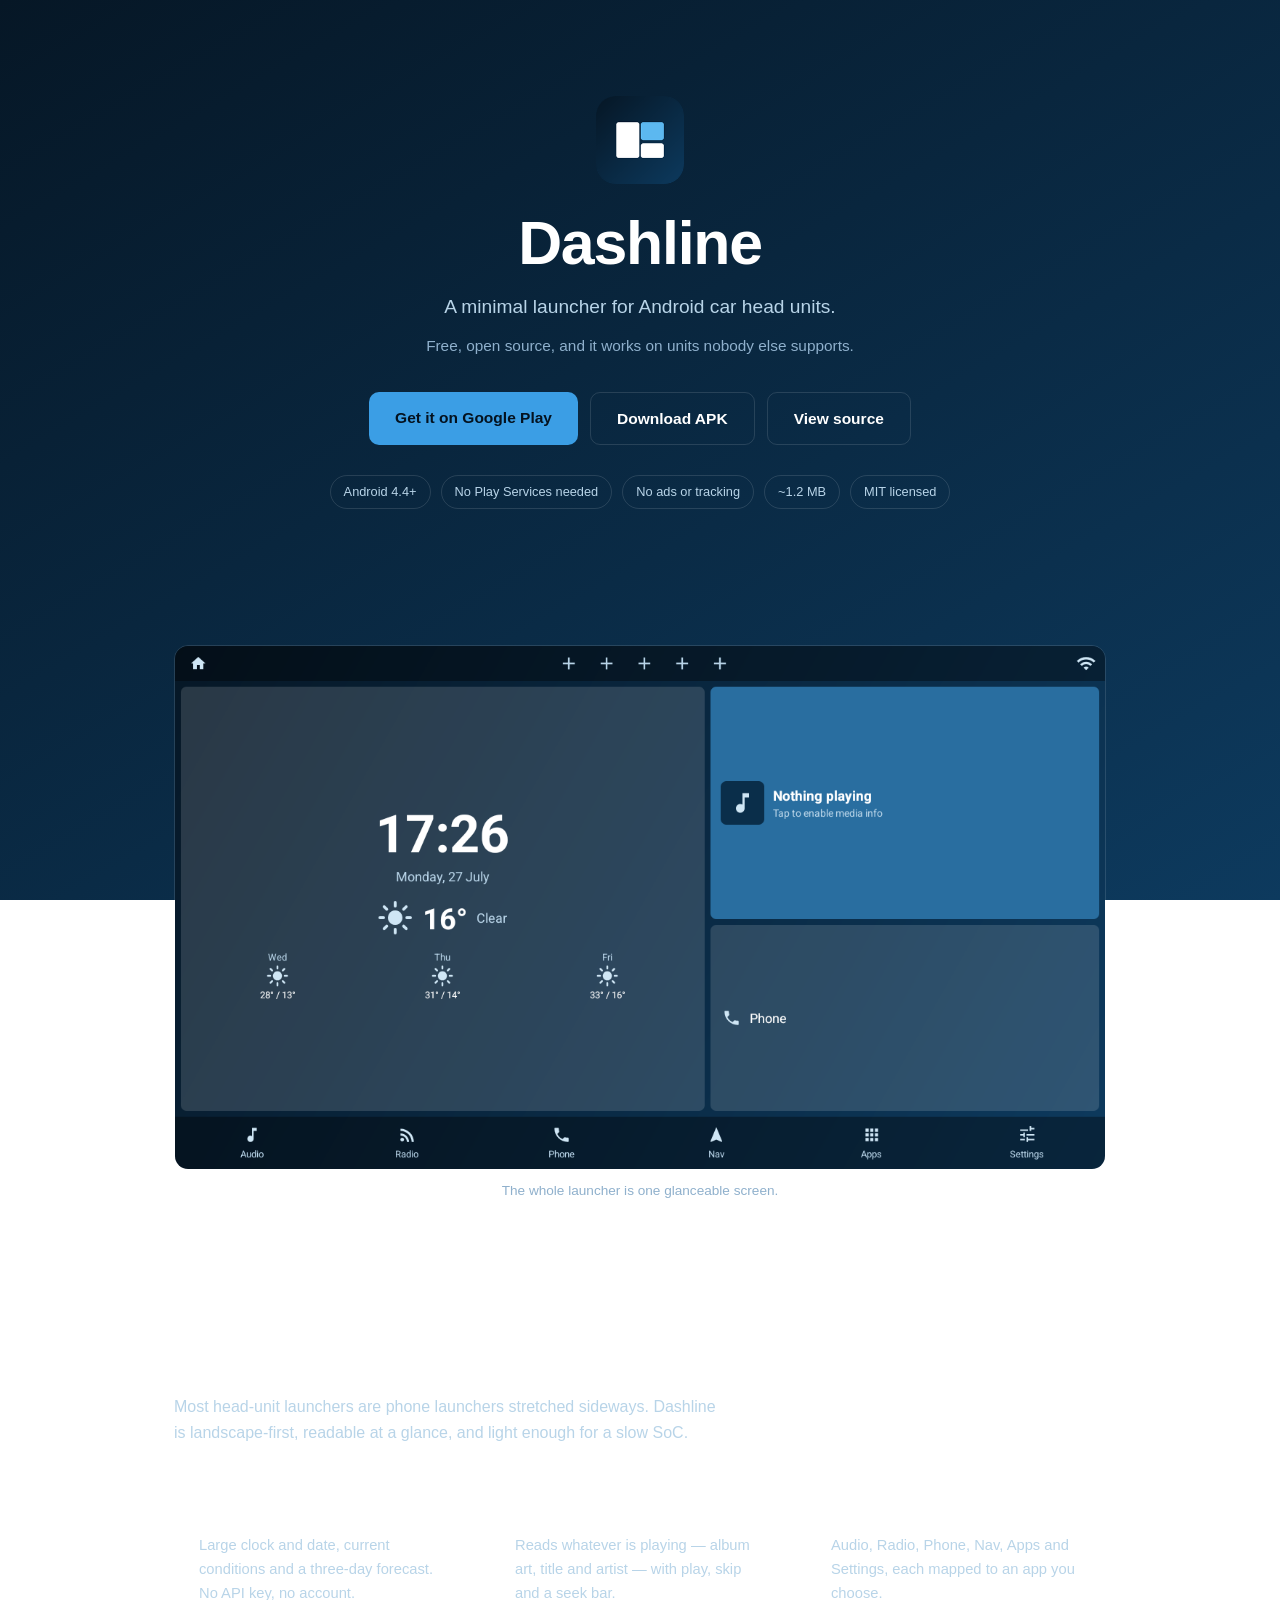
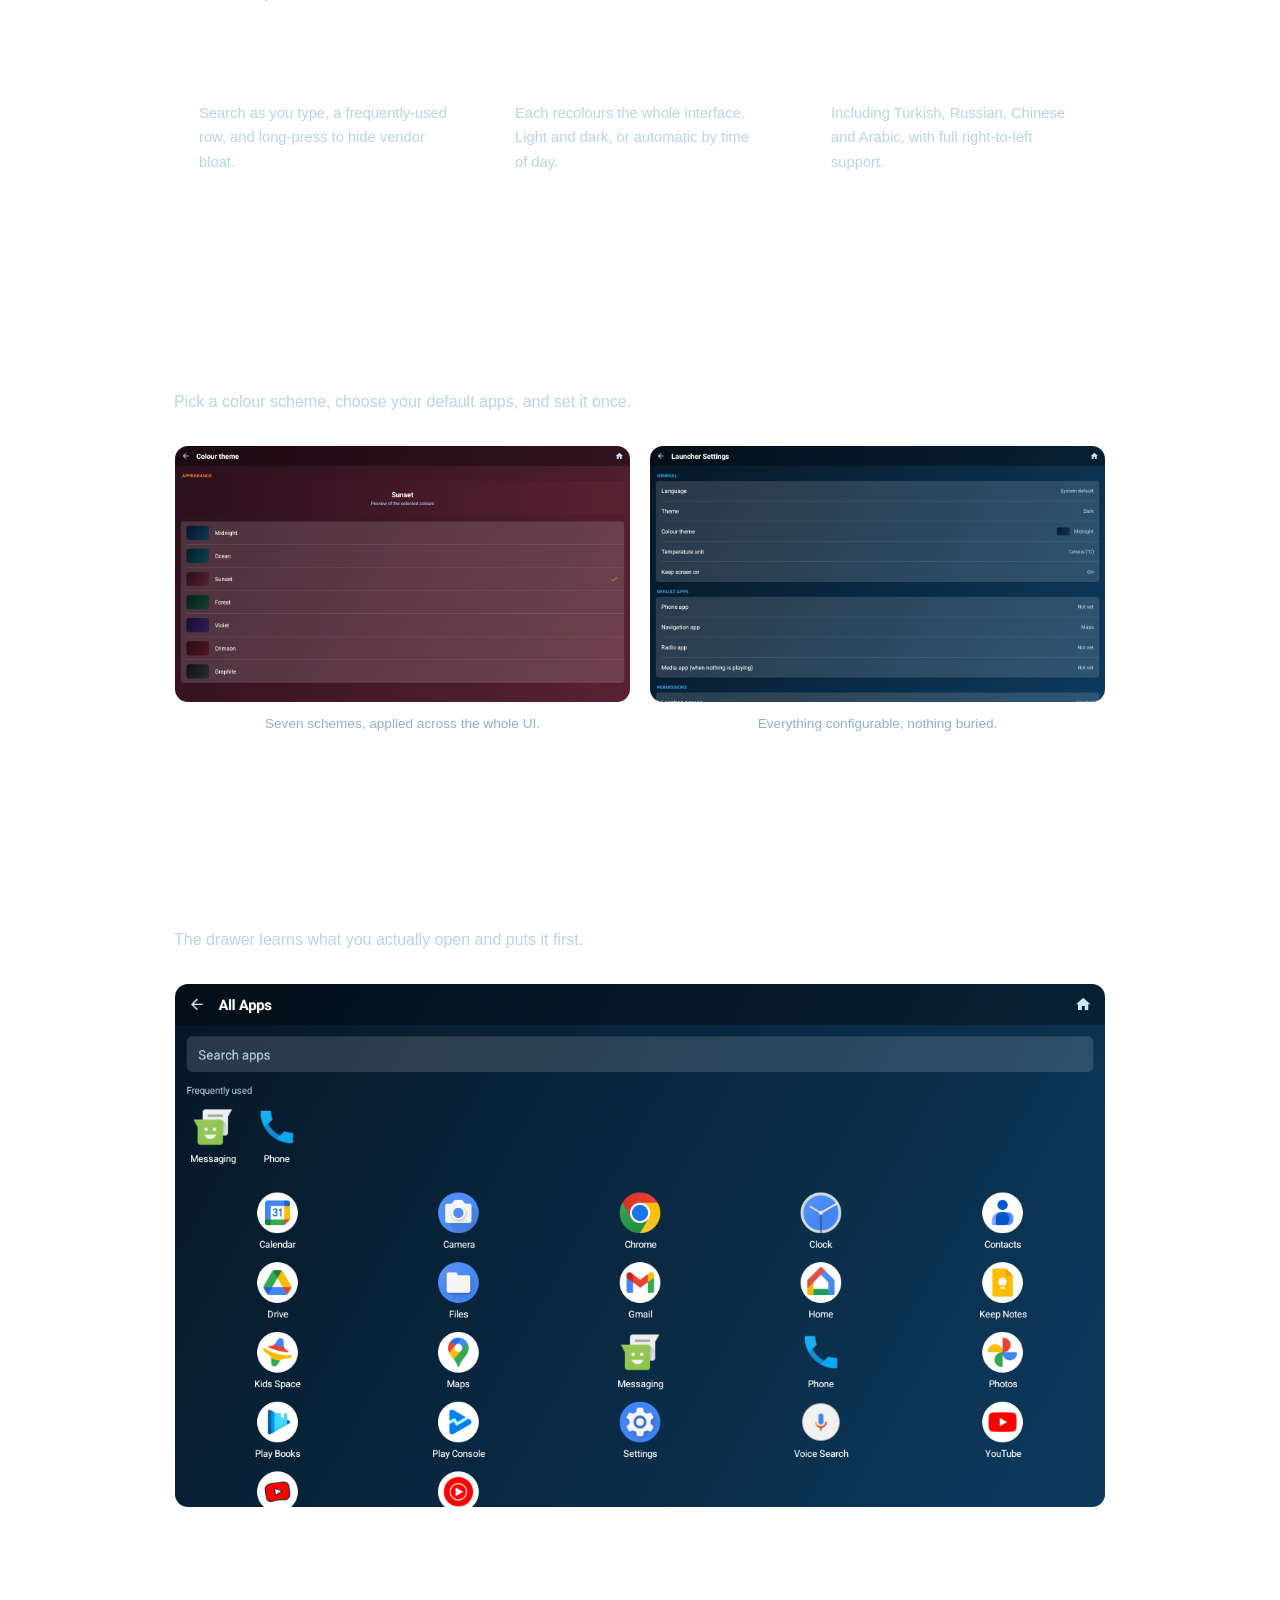
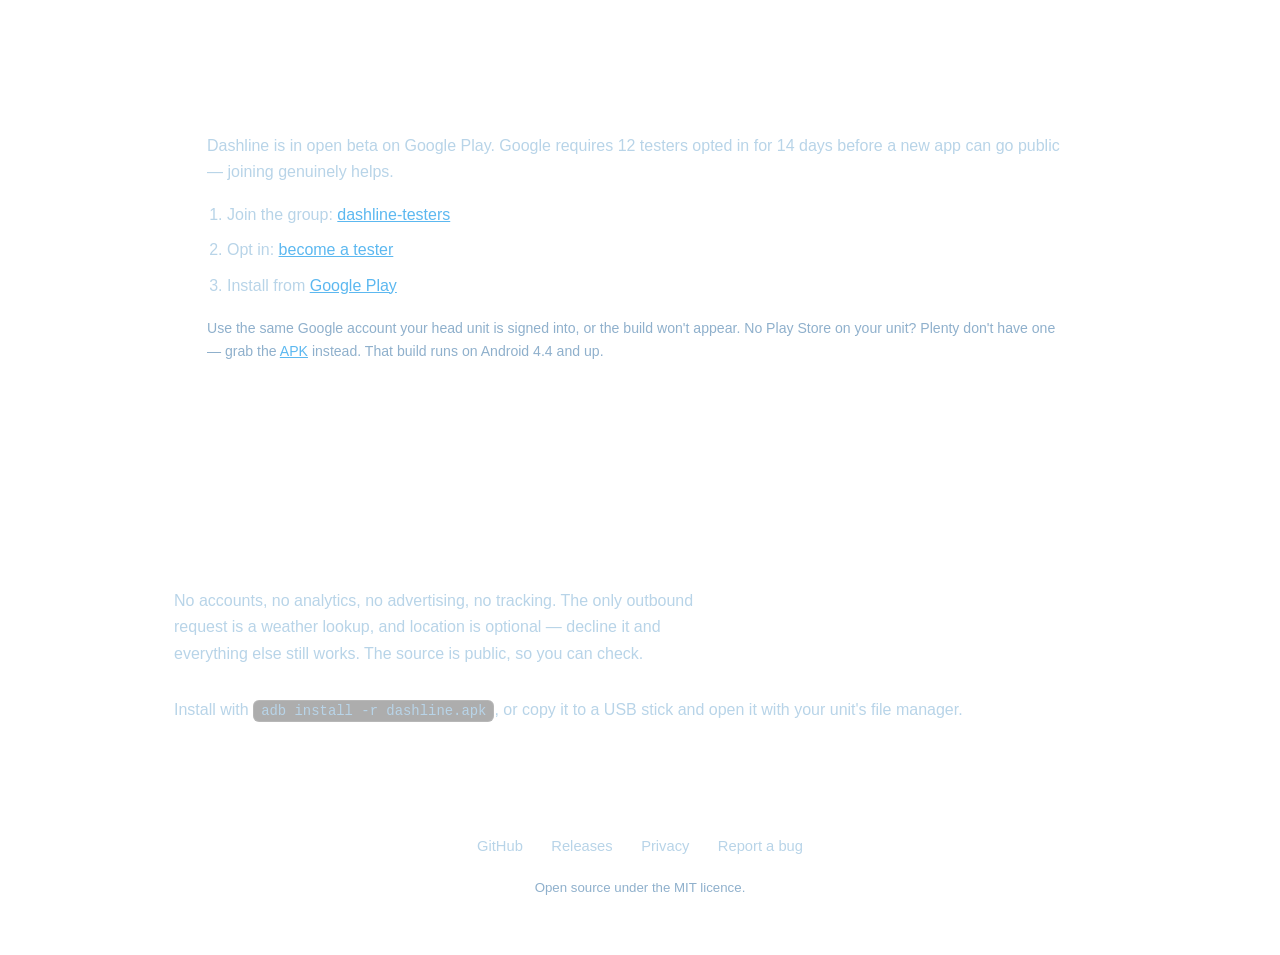
==== docs/index.html @ 04b6b98e "Add landing page for GitHub Pages site" ====
<!DOCTYPE html>
<html lang="en">
<head>
<meta charset="utf-8">
<meta name="viewport" content="width=device-width, initial-scale=1">
<title>Dashline — a minimal launcher for car head units</title>
<meta name="description" content="A clean, minimal Android home-screen launcher for aftermarket car head units. Free, open source, no Google Play Services required, works back to Android 4.4.">
<link rel="icon" href="logo.png">

<meta property="og:title" content="Dashline">
<meta property="og:description" content="A minimal launcher for car head units. Free and open source.">
<meta property="og:image" content="https://metehankaygsz.github.io/dashline/play-feature-graphic.png">
<meta property="og:url" content="https://metehankaygsz.github.io/dashline/">
<meta name="twitter:card" content="summary_large_image">

<style>
  :root{
    --bg-a:#061726; --bg-b:#0D3A5E;
    --text:#ffffff; --muted:#b8d4e8; --dim:#8fb0cc;
    --accent:#3b9ee5; --accent-soft:#5cb8f0;
    --card:rgba(255,255,255,.055);
    --line:rgba(255,255,255,.12);
    --radius:14px;
  }
  *{box-sizing:border-box;margin:0;padding:0}
  html{scroll-behavior:smooth}
  body{
    font-family:-apple-system,BlinkMacSystemFont,"Segoe UI",Roboto,Helvetica,Arial,sans-serif;
    background:linear-gradient(150deg,var(--bg-a) 0%,var(--bg-b) 100%);
    background-attachment:fixed;
    color:var(--text);
    line-height:1.65;
    -webkit-font-smoothing:antialiased;
  }
  .wrap{max-width:980px;margin:0 auto;padding:0 24px}
  section{padding:72px 0}

  /* hero */
  .hero{text-align:center;padding:96px 0 64px}
  .hero img.mark{width:88px;height:88px;border-radius:20px;display:block;margin:0 auto 26px}
  .hero h1{font-size:clamp(2.6rem,7vw,3.8rem);font-weight:700;letter-spacing:-.02em;line-height:1.1}
  .tagline{color:var(--muted);font-size:clamp(1.02rem,2.4vw,1.2rem);margin-top:14px}
  .sub{color:var(--dim);font-size:.96rem;margin-top:10px}

  .btns{display:flex;gap:12px;justify-content:center;flex-wrap:wrap;margin-top:34px}
  .btn{
    display:inline-block;padding:13px 26px;border-radius:10px;
    font-size:.97rem;font-weight:600;text-decoration:none;
    transition:transform .15s ease,background .15s ease,border-color .15s ease;
  }
  .btn:hover{transform:translateY(-2px)}
  .btn-primary{background:var(--accent);color:#04121f}
  .btn-primary:hover{background:var(--accent-soft)}
  .btn-ghost{border:1px solid var(--line);color:var(--text)}
  .btn-ghost:hover{border-color:var(--accent);background:rgba(59,158,229,.09)}

  .pills{display:flex;gap:10px;justify-content:center;flex-wrap:wrap;margin-top:30px}
  .pill{
    font-size:.8rem;color:var(--muted);border:1px solid var(--line);
    border-radius:999px;padding:5px 13px;
  }

  /* shots */
  .shot{
    width:100%;border-radius:var(--radius);display:block;
    border:1px solid var(--line);
  }
  .shot-grid{display:grid;grid-template-columns:1fr 1fr;gap:18px;margin-top:18px}
  .cap{color:var(--dim);font-size:.85rem;text-align:center;margin-top:10px}

  h2{
    font-size:1.5rem;font-weight:600;letter-spacing:-.01em;
    margin-bottom:8px;
  }
  .lede{color:var(--muted);margin-bottom:30px;max-width:62ch}

  /* features */
  .grid{display:grid;grid-template-columns:repeat(auto-fit,minmax(250px,1fr));gap:16px}
  .card{
    background:var(--card);border:1px solid var(--line);
    border-radius:var(--radius);padding:22px 24px;
  }
  .card h3{font-size:1rem;font-weight:600;margin-bottom:7px}
  .card p{color:var(--muted);font-size:.92rem}

  /* beta */
  .beta{
    background:var(--card);border:1px solid var(--line);
    border-radius:var(--radius);padding:32px;
  }
  .beta ol{margin:16px 0 0 20px;color:var(--muted)}
  .beta li{margin-bottom:9px}
  .beta a{color:var(--accent-soft)}
  .note{color:var(--dim);font-size:.88rem;margin-top:18px}

  /* footer */
  footer{border-top:1px solid var(--line);padding:36px 0 56px;text-align:center}
  footer a{color:var(--muted);text-decoration:none;margin:0 12px;font-size:.92rem}
  footer a:hover{color:var(--accent-soft)}
  .copy{color:var(--dim);font-size:.83rem;margin-top:18px}

  code{
    background:rgba(0,0,0,.32);border:1px solid var(--line);
    padding:2px 7px;border-radius:6px;font-size:.87em;
    font-family:ui-monospace,SFMono-Regular,Menlo,monospace;
  }

  @media(max-width:640px){
    section{padding:52px 0}
    .hero{padding:66px 0 44px}
    .shot-grid{grid-template-columns:1fr}
  }
  @media(prefers-reduced-motion:reduce){
    html{scroll-behavior:auto}
    .btn{transition:none}
    .btn:hover{transform:none}
  }
</style>
</head>
<body>

<header class="hero">
  <div class="wrap">
    <img class="mark" src="logo.png" alt="Dashline logo">
    <h1>Dashline</h1>
    <p class="tagline">A minimal launcher for Android car head units.</p>
    <p class="sub">Free, open source, and it works on units nobody else supports.</p>

    <div class="btns">
      <a class="btn btn-primary" href="https://play.google.com/store/apps/details?id=com.dashline.launcher">Get it on Google Play</a>
      <a class="btn btn-ghost" href="https://github.com/metehankaygsz/dashline/releases/latest">Download APK</a>
      <a class="btn btn-ghost" href="https://github.com/metehankaygsz/dashline">View source</a>
    </div>

    <div class="pills">
      <span class="pill">Android 4.4+</span>
      <span class="pill">No Play Services needed</span>
      <span class="pill">No ads or tracking</span>
      <span class="pill">~1.2 MB</span>
      <span class="pill">MIT licensed</span>
    </div>
  </div>
</header>

<section>
  <div class="wrap">
    <img class="shot" src="screenshots/dashboard.png" alt="Dashline home screen showing a large clock, current weather with a three-day forecast, a media panel and a phone shortcut">
    <p class="cap">The whole launcher is one glanceable screen.</p>
  </div>
</section>

<section>
  <div class="wrap">
    <h2>Built for the units, not for phones</h2>
    <p class="lede">
      Most head-unit launchers are phone launchers stretched sideways. Dashline is
      landscape-first, readable at a glance, and light enough for a slow SoC.
    </p>

    <div class="grid">
      <div class="card">
        <h3>Clock &amp; weather</h3>
        <p>Large clock and date, current conditions and a three-day forecast. No API key, no account.</p>
      </div>
      <div class="card">
        <h3>Real media controls</h3>
        <p>Reads whatever is playing — album art, title and artist — with play, skip and a seek bar.</p>
      </div>
      <div class="card">
        <h3>Your apps, your tabs</h3>
        <p>Audio, Radio, Phone, Nav, Apps and Settings, each mapped to an app you choose.</p>
      </div>
      <div class="card">
        <h3>Drawer that stays tidy</h3>
        <p>Search as you type, a frequently-used row, and long-press to hide vendor bloat.</p>
      </div>
      <div class="card">
        <h3>Seven colour schemes</h3>
        <p>Each recolours the whole interface. Light and dark, or automatic by time of day.</p>
      </div>
      <div class="card">
        <h3>Ten languages</h3>
        <p>Including Turkish, Russian, Chinese and Arabic, with full right-to-left support.</p>
      </div>
    </div>
  </div>
</section>

<section>
  <div class="wrap">
    <h2>Make it yours</h2>
    <p class="lede">Pick a colour scheme, choose your default apps, and set it once.</p>
    <div class="shot-grid">
      <div>
        <img class="shot" src="screenshots/gradients.png" alt="Colour theme picker showing Midnight, Ocean, Sunset, Forest, Violet, Crimson and Graphite schemes">
        <p class="cap">Seven schemes, applied across the whole UI.</p>
      </div>
      <div>
        <img class="shot" src="screenshots/settings.png" alt="Settings screen with sections for general options, default apps and permissions">
        <p class="cap">Everything configurable, nothing buried.</p>
      </div>
    </div>
  </div>
</section>

<section>
  <div class="wrap">
    <h2>Every app, one search away</h2>
    <p class="lede">
      The drawer learns what you actually open and puts it first.
    </p>
    <img class="shot" src="screenshots/drawer.png" alt="App drawer with a search field, a frequently used row and a grid of installed apps">
  </div>
</section>

<section>
  <div class="wrap">
    <h2>Join the beta</h2>
    <div class="beta">
      <p style="color:var(--muted)">
        Dashline is in open beta on Google Play. Google requires 12 testers opted in
        for 14 days before a new app can go public — joining genuinely helps.
      </p>
      <ol>
        <li>Join the group: <a href="https://groups.google.com/g/dashline-testers">dashline-testers</a></li>
        <li>Opt in: <a href="https://play.google.com/apps/testing/com.dashline.launcher">become a tester</a></li>
        <li>Install from <a href="https://play.google.com/store/apps/details?id=com.dashline.launcher">Google Play</a></li>
      </ol>
      <p class="note">
        Use the same Google account your head unit is signed into, or the build won't
        appear. No Play Store on your unit? Plenty don't have one — grab the
        <a href="https://github.com/metehankaygsz/dashline/releases/latest" style="color:var(--accent-soft)">APK</a>
        instead. That build runs on Android 4.4 and up.
      </p>
    </div>
  </div>
</section>

<section>
  <div class="wrap">
    <h2>Nothing leaves your device</h2>
    <p class="lede">
      No accounts, no analytics, no advertising, no tracking. The only outbound
      request is a weather lookup, and location is optional — decline it and
      everything else still works. The source is public, so you can check.
    </p>
    <p style="color:var(--muted)">
      Install with <code>adb install -r dashline.apk</code>, or copy it to a USB
      stick and open it with your unit's file manager.
    </p>
  </div>
</section>

<footer>
  <div class="wrap">
    <a href="https://github.com/metehankaygsz/dashline">GitHub</a>
    <a href="https://github.com/metehankaygsz/dashline/releases/latest">Releases</a>
    <a href="privacy-policy">Privacy</a>
    <a href="https://github.com/metehankaygsz/dashline/issues">Report a bug</a>
    <p class="copy">Open source under the MIT licence.</p>
  </div>
</footer>

</body>
</html>
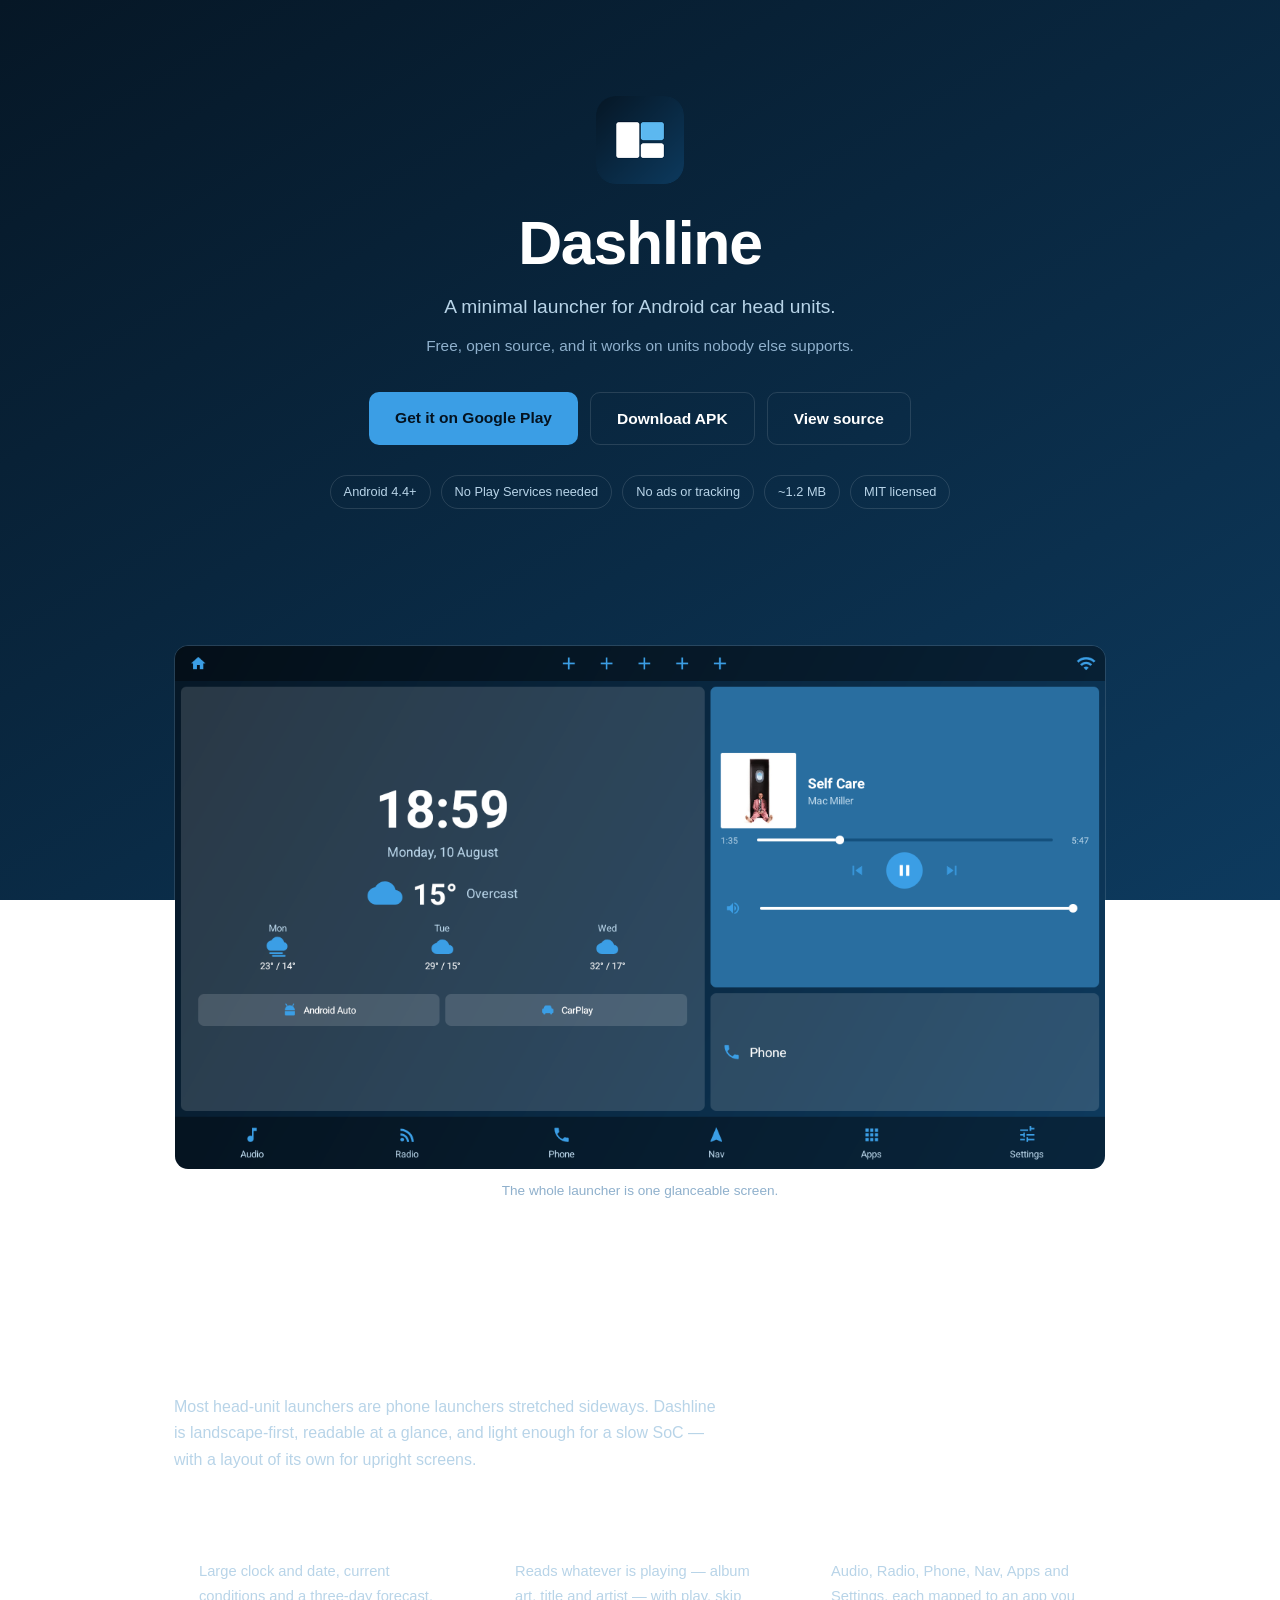
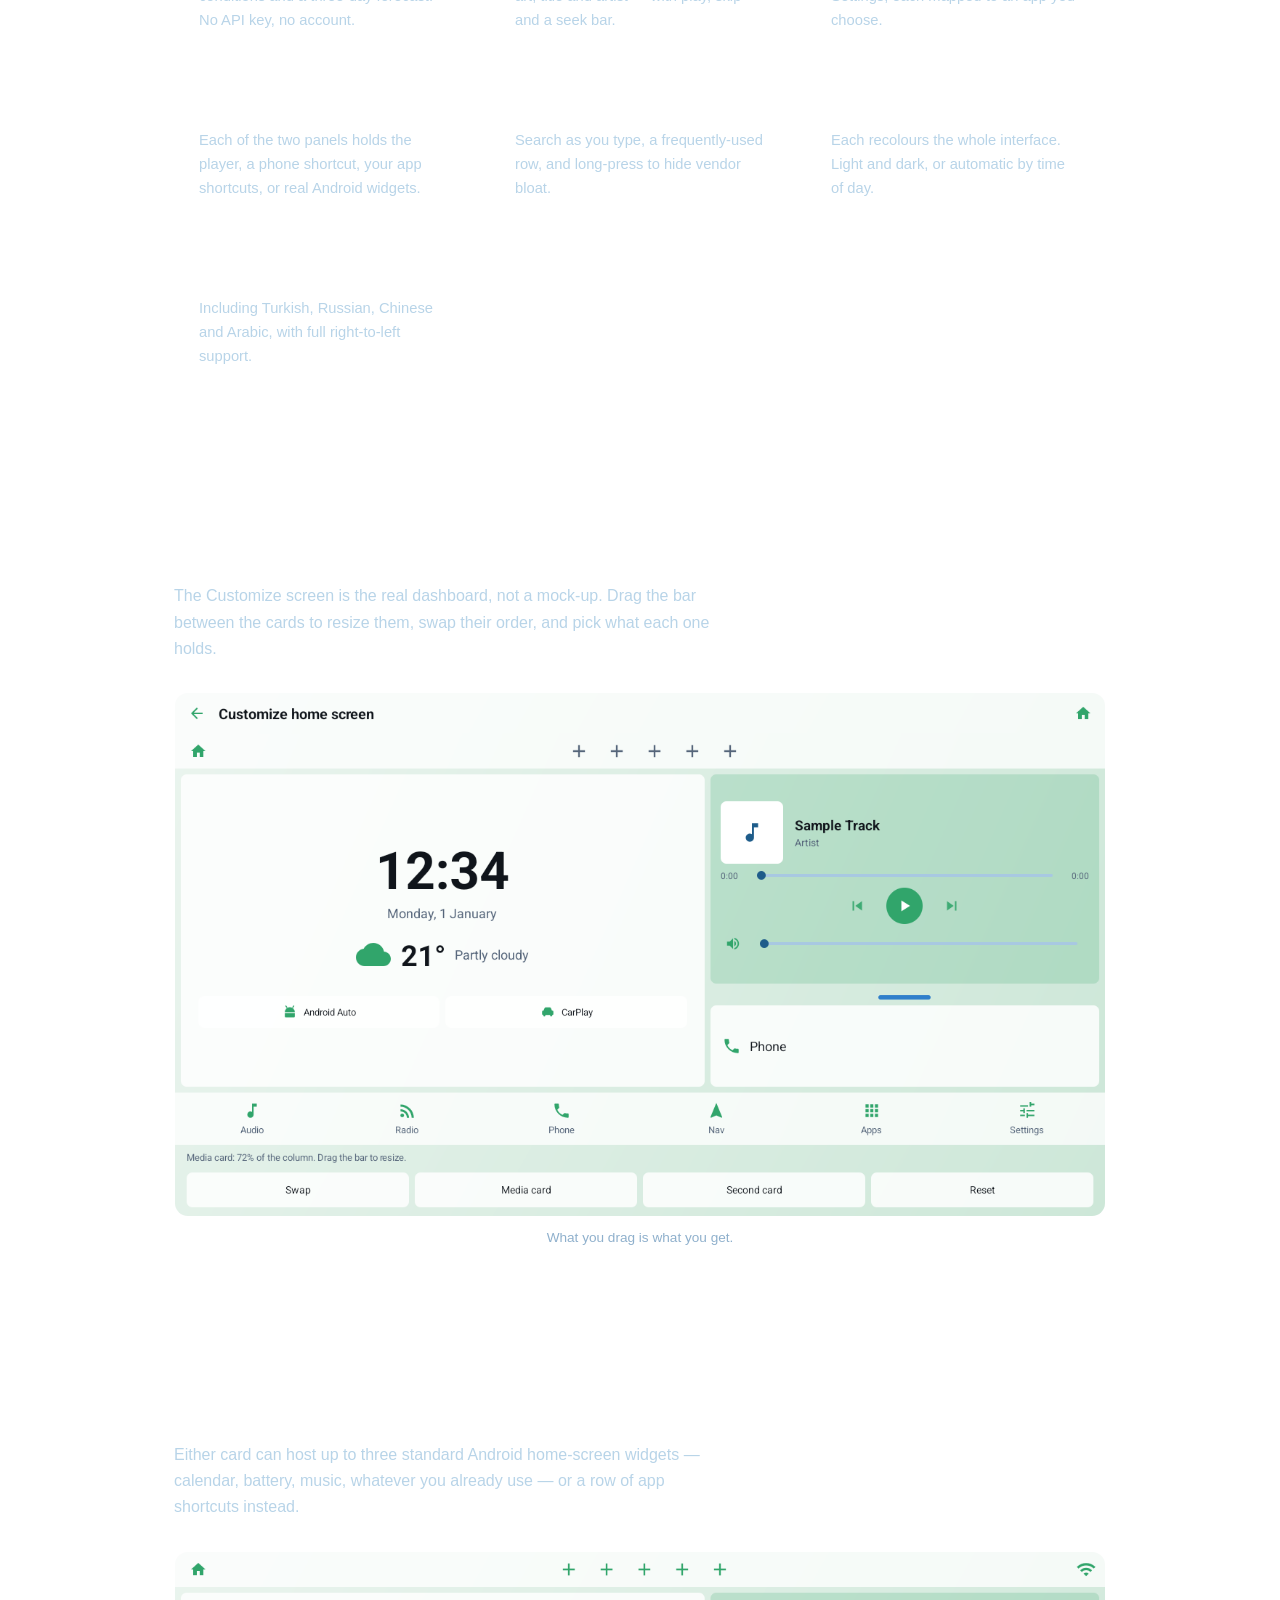
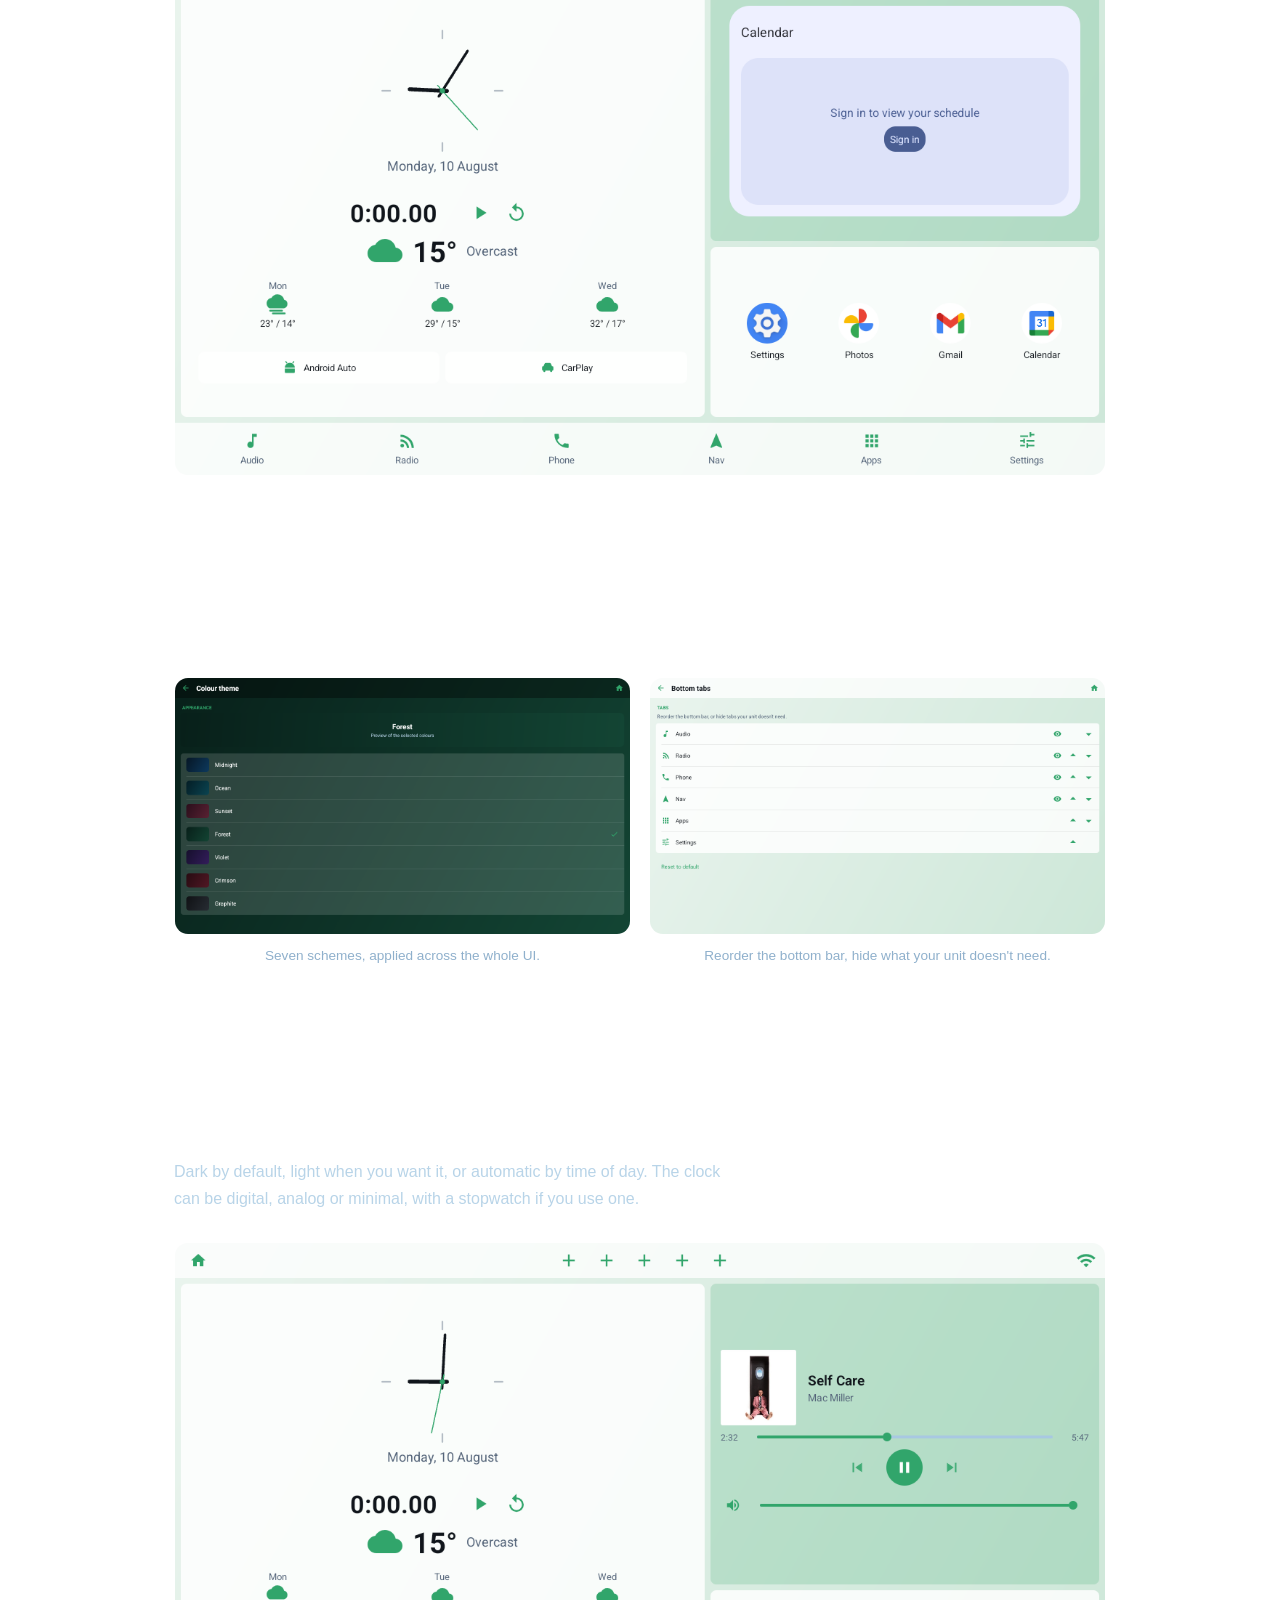
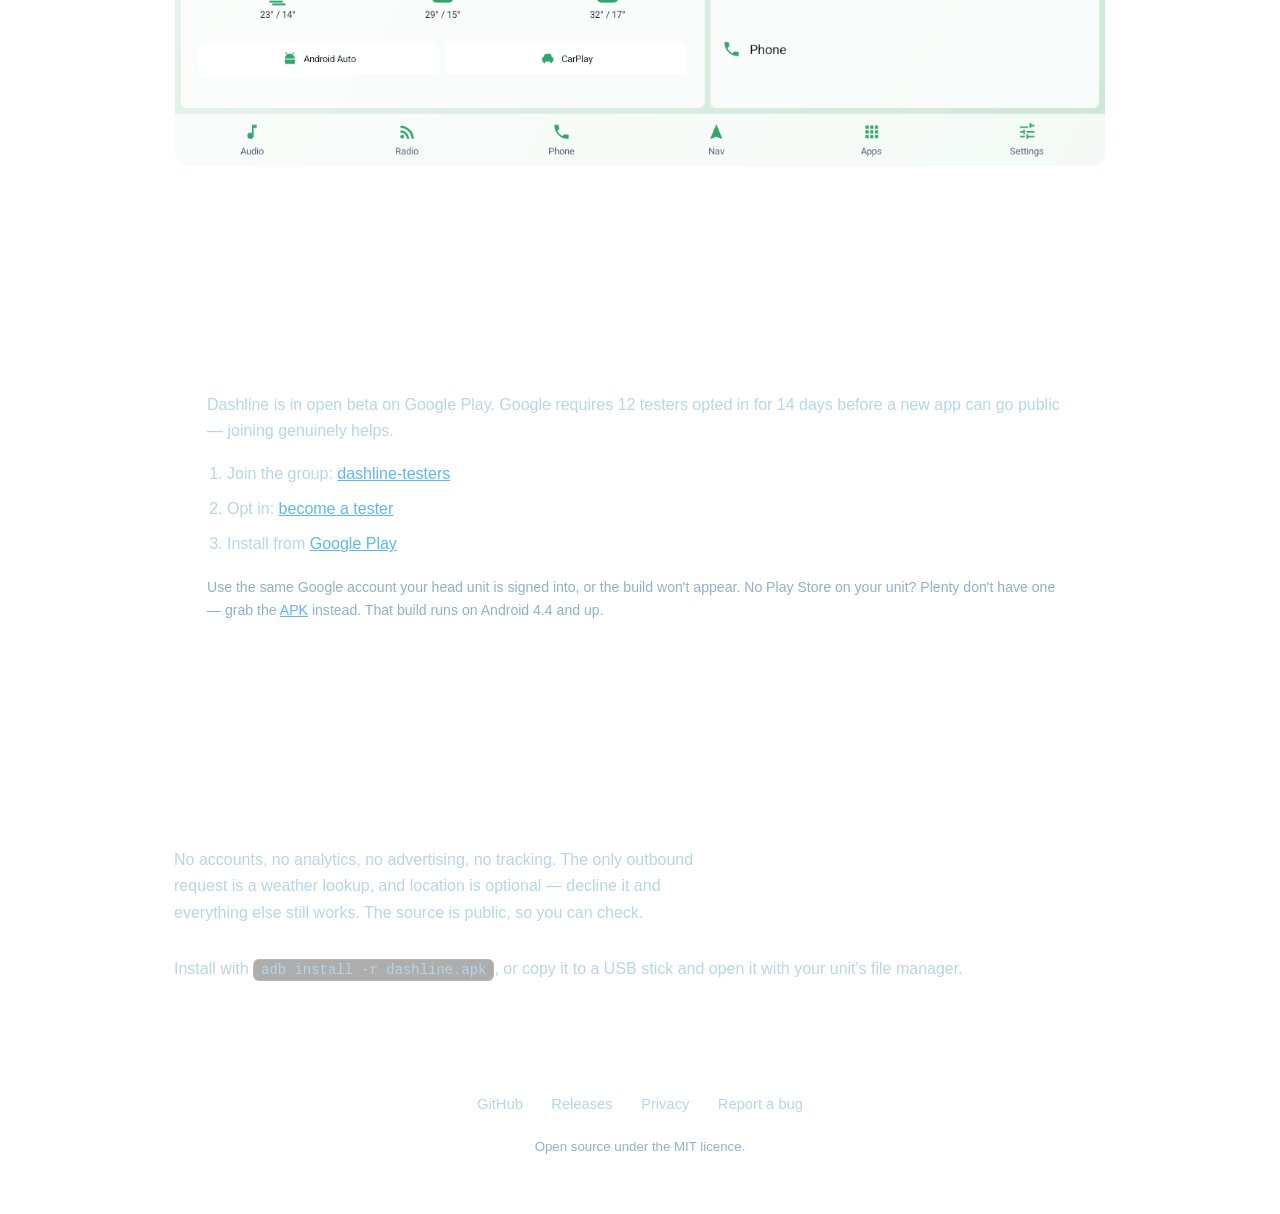
==== commit 56743d36: "Refresh screenshots, README and site Replaces the old screenshots with current ones and rewrites the" ====
--- a/docs/index.html
+++ b/docs/index.html
@@ -13,109 +13,7 @@
 <meta property="og:url" content="https://metehankaygsz.github.io/dashline/">
 <meta name="twitter:card" content="summary_large_image">
 
-<style>
-  :root{
-    --bg-a:#061726; --bg-b:#0D3A5E;
-    --text:#ffffff; --muted:#b8d4e8; --dim:#8fb0cc;
-    --accent:#3b9ee5; --accent-soft:#5cb8f0;
-    --card:rgba(255,255,255,.055);
-    --line:rgba(255,255,255,.12);
-    --radius:14px;
-  }
-  *{box-sizing:border-box;margin:0;padding:0}
-  html{scroll-behavior:smooth}
-  body{
-    font-family:-apple-system,BlinkMacSystemFont,"Segoe UI",Roboto,Helvetica,Arial,sans-serif;
-    background:linear-gradient(150deg,var(--bg-a) 0%,var(--bg-b) 100%);
-    background-attachment:fixed;
-    color:var(--text);
-    line-height:1.65;
-    -webkit-font-smoothing:antialiased;
-  }
-  .wrap{max-width:980px;margin:0 auto;padding:0 24px}
-  section{padding:72px 0}
-
-  /* hero */
-  .hero{text-align:center;padding:96px 0 64px}
-  .hero img.mark{width:88px;height:88px;border-radius:20px;display:block;margin:0 auto 26px}
-  .hero h1{font-size:clamp(2.6rem,7vw,3.8rem);font-weight:700;letter-spacing:-.02em;line-height:1.1}
-  .tagline{color:var(--muted);font-size:clamp(1.02rem,2.4vw,1.2rem);margin-top:14px}
-  .sub{color:var(--dim);font-size:.96rem;margin-top:10px}
-
-  .btns{display:flex;gap:12px;justify-content:center;flex-wrap:wrap;margin-top:34px}
-  .btn{
-    display:inline-block;padding:13px 26px;border-radius:10px;
-    font-size:.97rem;font-weight:600;text-decoration:none;
-    transition:transform .15s ease,background .15s ease,border-color .15s ease;
-  }
-  .btn:hover{transform:translateY(-2px)}
-  .btn-primary{background:var(--accent);color:#04121f}
-  .btn-primary:hover{background:var(--accent-soft)}
-  .btn-ghost{border:1px solid var(--line);color:var(--text)}
-  .btn-ghost:hover{border-color:var(--accent);background:rgba(59,158,229,.09)}
-
-  .pills{display:flex;gap:10px;justify-content:center;flex-wrap:wrap;margin-top:30px}
-  .pill{
-    font-size:.8rem;color:var(--muted);border:1px solid var(--line);
-    border-radius:999px;padding:5px 13px;
-  }
-
-  /* shots */
-  .shot{
-    width:100%;border-radius:var(--radius);display:block;
-    border:1px solid var(--line);
-  }
-  .shot-grid{display:grid;grid-template-columns:1fr 1fr;gap:18px;margin-top:18px}
-  .cap{color:var(--dim);font-size:.85rem;text-align:center;margin-top:10px}
-
-  h2{
-    font-size:1.5rem;font-weight:600;letter-spacing:-.01em;
-    margin-bottom:8px;
-  }
-  .lede{color:var(--muted);margin-bottom:30px;max-width:62ch}
-
-  /* features */
-  .grid{display:grid;grid-template-columns:repeat(auto-fit,minmax(250px,1fr));gap:16px}
-  .card{
-    background:var(--card);border:1px solid var(--line);
-    border-radius:var(--radius);padding:22px 24px;
-  }
-  .card h3{font-size:1rem;font-weight:600;margin-bottom:7px}
-  .card p{color:var(--muted);font-size:.92rem}
-
-  /* beta */
-  .beta{
-    background:var(--card);border:1px solid var(--line);
-    border-radius:var(--radius);padding:32px;
-  }
-  .beta ol{margin:16px 0 0 20px;color:var(--muted)}
-  .beta li{margin-bottom:9px}
-  .beta a{color:var(--accent-soft)}
-  .note{color:var(--dim);font-size:.88rem;margin-top:18px}
-
-  /* footer */
-  footer{border-top:1px solid var(--line);padding:36px 0 56px;text-align:center}
-  footer a{color:var(--muted);text-decoration:none;margin:0 12px;font-size:.92rem}
-  footer a:hover{color:var(--accent-soft)}
-  .copy{color:var(--dim);font-size:.83rem;margin-top:18px}
-
-  code{
-    background:rgba(0,0,0,.32);border:1px solid var(--line);
-    padding:2px 7px;border-radius:6px;font-size:.87em;
-    font-family:ui-monospace,SFMono-Regular,Menlo,monospace;
-  }
-
-  @media(max-width:640px){
-    section{padding:52px 0}
-    .hero{padding:66px 0 44px}
-    .shot-grid{grid-template-columns:1fr}
-  }
-  @media(prefers-reduced-motion:reduce){
-    html{scroll-behavior:auto}
-    .btn{transition:none}
-    .btn:hover{transform:none}
-  }
-</style>
+<link rel="stylesheet" href="style.css">
 </head>
 <body>
 
@@ -144,7 +42,7 @@
 
 <section>
   <div class="wrap">
-    <img class="shot" src="screenshots/dashboard.png" alt="Dashline home screen showing a large clock, current weather with a three-day forecast, a media panel and a phone shortcut">
+    <img class="shot" src="screenshots/dashboard.png" alt="Dashline home screen showing a large clock, current weather with a three-day forecast, a media panel with album art and playback controls, and a phone shortcut">
     <p class="cap">The whole launcher is one glanceable screen.</p>
   </div>
 </section>
@@ -154,7 +52,8 @@
     <h2>Built for the units, not for phones</h2>
     <p class="lede">
       Most head-unit launchers are phone launchers stretched sideways. Dashline is
-      landscape-first, readable at a glance, and light enough for a slow SoC.
+      landscape-first, readable at a glance, and light enough for a slow SoC —
+      with a layout of its own for upright screens.
     </p>
 
     <div class="grid">
@@ -169,6 +68,10 @@
       <div class="card">
         <h3>Your apps, your tabs</h3>
         <p>Audio, Radio, Phone, Nav, Apps and Settings, each mapped to an app you choose.</p>
+      </div>
+      <div class="card">
+        <h3>Cards you fill</h3>
+        <p>Each of the two panels holds the player, a phone shortcut, your app shortcuts, or real Android widgets.</p>
       </div>
       <div class="card">
         <h3>Drawer that stays tidy</h3>
@@ -189,15 +92,39 @@
 <section>
   <div class="wrap">
     <h2>Make it yours</h2>
-    <p class="lede">Pick a colour scheme, choose your default apps, and set it once.</p>
+    <p class="lede">
+      The Customize screen is the real dashboard, not a mock-up. Drag the bar
+      between the cards to resize them, swap their order, and pick what each one
+      holds.
+    </p>
+    <img class="shot" src="screenshots/customize.png" alt="The Customize home screen editor, showing the live dashboard above buttons to swap the cards, set the media card, set the second card and reset">
+    <p class="cap">What you drag is what you get.</p>
+  </div>
+</section>
+
+<section>
+  <div class="wrap">
+    <h2>Real widgets, on your dashboard</h2>
+    <p class="lede">
+      Either card can host up to three standard Android home-screen widgets —
+      calendar, battery, music, whatever you already use — or a row of app
+      shortcuts instead.
+    </p>
+    <img class="shot" src="screenshots/cards.png" alt="Dashline home screen with a calendar widget filling one card and four app shortcuts in the other">
+  </div>
+</section>
+
+<section>
+  <div class="wrap">
+    <h2>Set it up once</h2>
     <div class="shot-grid">
       <div>
-        <img class="shot" src="screenshots/gradients.png" alt="Colour theme picker showing Midnight, Ocean, Sunset, Forest, Violet, Crimson and Graphite schemes">
+        <img class="shot" src="screenshots/themes.png" alt="Colour theme picker showing Midnight, Ocean, Sunset, Forest, Violet, Crimson and Graphite schemes">
         <p class="cap">Seven schemes, applied across the whole UI.</p>
       </div>
       <div>
-        <img class="shot" src="screenshots/settings.png" alt="Settings screen with sections for general options, default apps and permissions">
-        <p class="cap">Everything configurable, nothing buried.</p>
+        <img class="shot" src="screenshots/tabs.png" alt="Bottom tab editor listing Audio, Radio, Phone, Nav, Apps and Settings with controls to reorder and hide them">
+        <p class="cap">Reorder the bottom bar, hide what your unit doesn't need.</p>
       </div>
     </div>
   </div>
@@ -205,11 +132,12 @@
 
 <section>
   <div class="wrap">
-    <h2>Every app, one search away</h2>
+    <h2>Light or dark, however you like it</h2>
     <p class="lede">
-      The drawer learns what you actually open and puts it first.
+      Dark by default, light when you want it, or automatic by time of day. The
+      clock can be digital, analog or minimal, with a stopwatch if you use one.
     </p>
-    <img class="shot" src="screenshots/drawer.png" alt="App drawer with a search field, a frequently used row and a grid of installed apps">
+    <img class="shot" src="screenshots/dashboard-light.png" alt="Dashline in a light green theme with the analog clock face, a stopwatch, weather forecast and the media panel">
   </div>
 </section>
 
--- a/docs/style.css
+++ b/docs/style.css
@@ -0,0 +1,127 @@
+:root{
+  --bg-a:#061726; --bg-b:#0D3A5E;
+  --text:#ffffff; --muted:#b8d4e8; --dim:#8fb0cc;
+  --accent:#3b9ee5; --accent-soft:#5cb8f0;
+  --card:rgba(255,255,255,.055);
+  --line:rgba(255,255,255,.12);
+  --radius:14px;
+}
+*{box-sizing:border-box;margin:0;padding:0}
+html{scroll-behavior:smooth}
+body{
+  font-family:-apple-system,BlinkMacSystemFont,"Segoe UI",Roboto,Helvetica,Arial,sans-serif;
+  background:linear-gradient(150deg,var(--bg-a) 0%,var(--bg-b) 100%);
+  background-attachment:fixed;
+  color:var(--text);
+  line-height:1.65;
+  -webkit-font-smoothing:antialiased;
+}
+.wrap{max-width:980px;margin:0 auto;padding:0 24px}
+section{padding:72px 0}
+
+/* hero */
+.hero{text-align:center;padding:96px 0 64px}
+.hero img.mark{width:88px;height:88px;border-radius:20px;display:block;margin:0 auto 26px}
+.hero h1{font-size:clamp(2.6rem,7vw,3.8rem);font-weight:700;letter-spacing:-.02em;line-height:1.1}
+.tagline{color:var(--muted);font-size:clamp(1.02rem,2.4vw,1.2rem);margin-top:14px}
+.sub{color:var(--dim);font-size:.96rem;margin-top:10px}
+
+.btns{display:flex;gap:12px;justify-content:center;flex-wrap:wrap;margin-top:34px}
+.btn{
+  display:inline-block;padding:13px 26px;border-radius:10px;
+  font-size:.97rem;font-weight:600;text-decoration:none;
+  transition:transform .15s ease,background .15s ease,border-color .15s ease;
+}
+.btn:hover{transform:translateY(-2px)}
+.btn-primary{background:var(--accent);color:#04121f}
+.btn-primary:hover{background:var(--accent-soft)}
+.btn-ghost{border:1px solid var(--line);color:var(--text)}
+.btn-ghost:hover{border-color:var(--accent);background:rgba(59,158,229,.09)}
+
+.pills{display:flex;gap:10px;justify-content:center;flex-wrap:wrap;margin-top:30px}
+.pill{
+  font-size:.8rem;color:var(--muted);border:1px solid var(--line);
+  border-radius:999px;padding:5px 13px;
+}
+
+/* screenshots */
+.shot{width:100%;border-radius:var(--radius);display:block;border:1px solid var(--line)}
+.shot-grid{display:grid;grid-template-columns:1fr 1fr;gap:18px;margin-top:18px}
+.cap{color:var(--dim);font-size:.85rem;text-align:center;margin-top:10px}
+
+h2{font-size:1.5rem;font-weight:600;letter-spacing:-.01em;margin-bottom:8px}
+.lede{color:var(--muted);margin-bottom:30px;max-width:62ch}
+
+/* feature cards */
+.grid{display:grid;grid-template-columns:repeat(auto-fit,minmax(250px,1fr));gap:16px}
+.card{background:var(--card);border:1px solid var(--line);border-radius:var(--radius);padding:22px 24px}
+.card h3{font-size:1rem;font-weight:600;margin-bottom:7px}
+.card p{color:var(--muted);font-size:.92rem}
+
+/* beta box */
+.beta{background:var(--card);border:1px solid var(--line);border-radius:var(--radius);padding:32px}
+.beta ol{margin:16px 0 0 20px;color:var(--muted)}
+.beta li{margin-bottom:9px}
+.beta a{color:var(--accent-soft)}
+.note{color:var(--dim);font-size:.88rem;margin-top:18px}
+
+/* footer */
+footer{border-top:1px solid var(--line);padding:36px 0 56px;text-align:center}
+footer a{color:var(--muted);text-decoration:none;margin:0 12px;font-size:.92rem}
+footer a:hover{color:var(--accent-soft)}
+.copy{color:var(--dim);font-size:.83rem;margin-top:18px}
+
+code{
+  background:rgba(0,0,0,.32);border:1px solid var(--line);
+  padding:2px 7px;border-radius:6px;font-size:.87em;
+  font-family:ui-monospace,SFMono-Regular,Menlo,monospace;
+}
+
+/* ---- document pages (privacy policy etc.) ---- */
+.doc-head{padding:56px 0 8px;border-bottom:1px solid var(--line)}
+.back{
+  display:inline-flex;align-items:center;gap:7px;color:var(--muted);
+  text-decoration:none;font-size:.92rem;margin-bottom:26px;
+}
+.back:hover{color:var(--accent-soft)}
+.doc-head h1{font-size:clamp(2rem,5vw,2.6rem);font-weight:700;letter-spacing:-.02em}
+.doc-head .meta{color:var(--dim);font-size:.9rem;margin:8px 0 30px}
+
+.doc{padding:44px 0 72px;max-width:74ch}
+.doc h2{
+  font-size:1.22rem;font-weight:600;margin:38px 0 12px;
+  padding-top:4px;
+}
+.doc h2:first-of-type{margin-top:0}
+.doc h3{font-size:1rem;font-weight:600;margin:26px 0 8px;color:var(--accent-soft)}
+.doc p{color:var(--muted);margin-bottom:14px}
+.doc ul,.doc ol{color:var(--muted);margin:0 0 16px 20px}
+.doc li{margin-bottom:8px}
+.doc li strong{color:var(--text);font-weight:600}
+.doc a{color:var(--accent-soft)}
+.doc strong{color:var(--text)}
+
+.callout{
+  background:var(--card);border:1px solid var(--line);
+  border-radius:var(--radius);padding:22px 24px;margin-bottom:34px;
+}
+.callout p{margin-bottom:0}
+
+.table-wrap{overflow-x:auto;margin:0 0 18px}
+table{border-collapse:collapse;width:100%;font-size:.92rem}
+th,td{text-align:left;padding:11px 14px;border-bottom:1px solid var(--line);vertical-align:top}
+th{color:var(--text);font-weight:600;white-space:nowrap}
+td{color:var(--muted)}
+td code{white-space:nowrap}
+
+@media(max-width:640px){
+  section{padding:52px 0}
+  .hero{padding:66px 0 44px}
+  .shot-grid{grid-template-columns:1fr}
+  .doc-head{padding:40px 0 8px}
+}
+@media(prefers-reduced-motion:reduce){
+  html{scroll-behavior:auto}
+  .btn{transition:none}
+  .btn:hover{transform:none}
+}
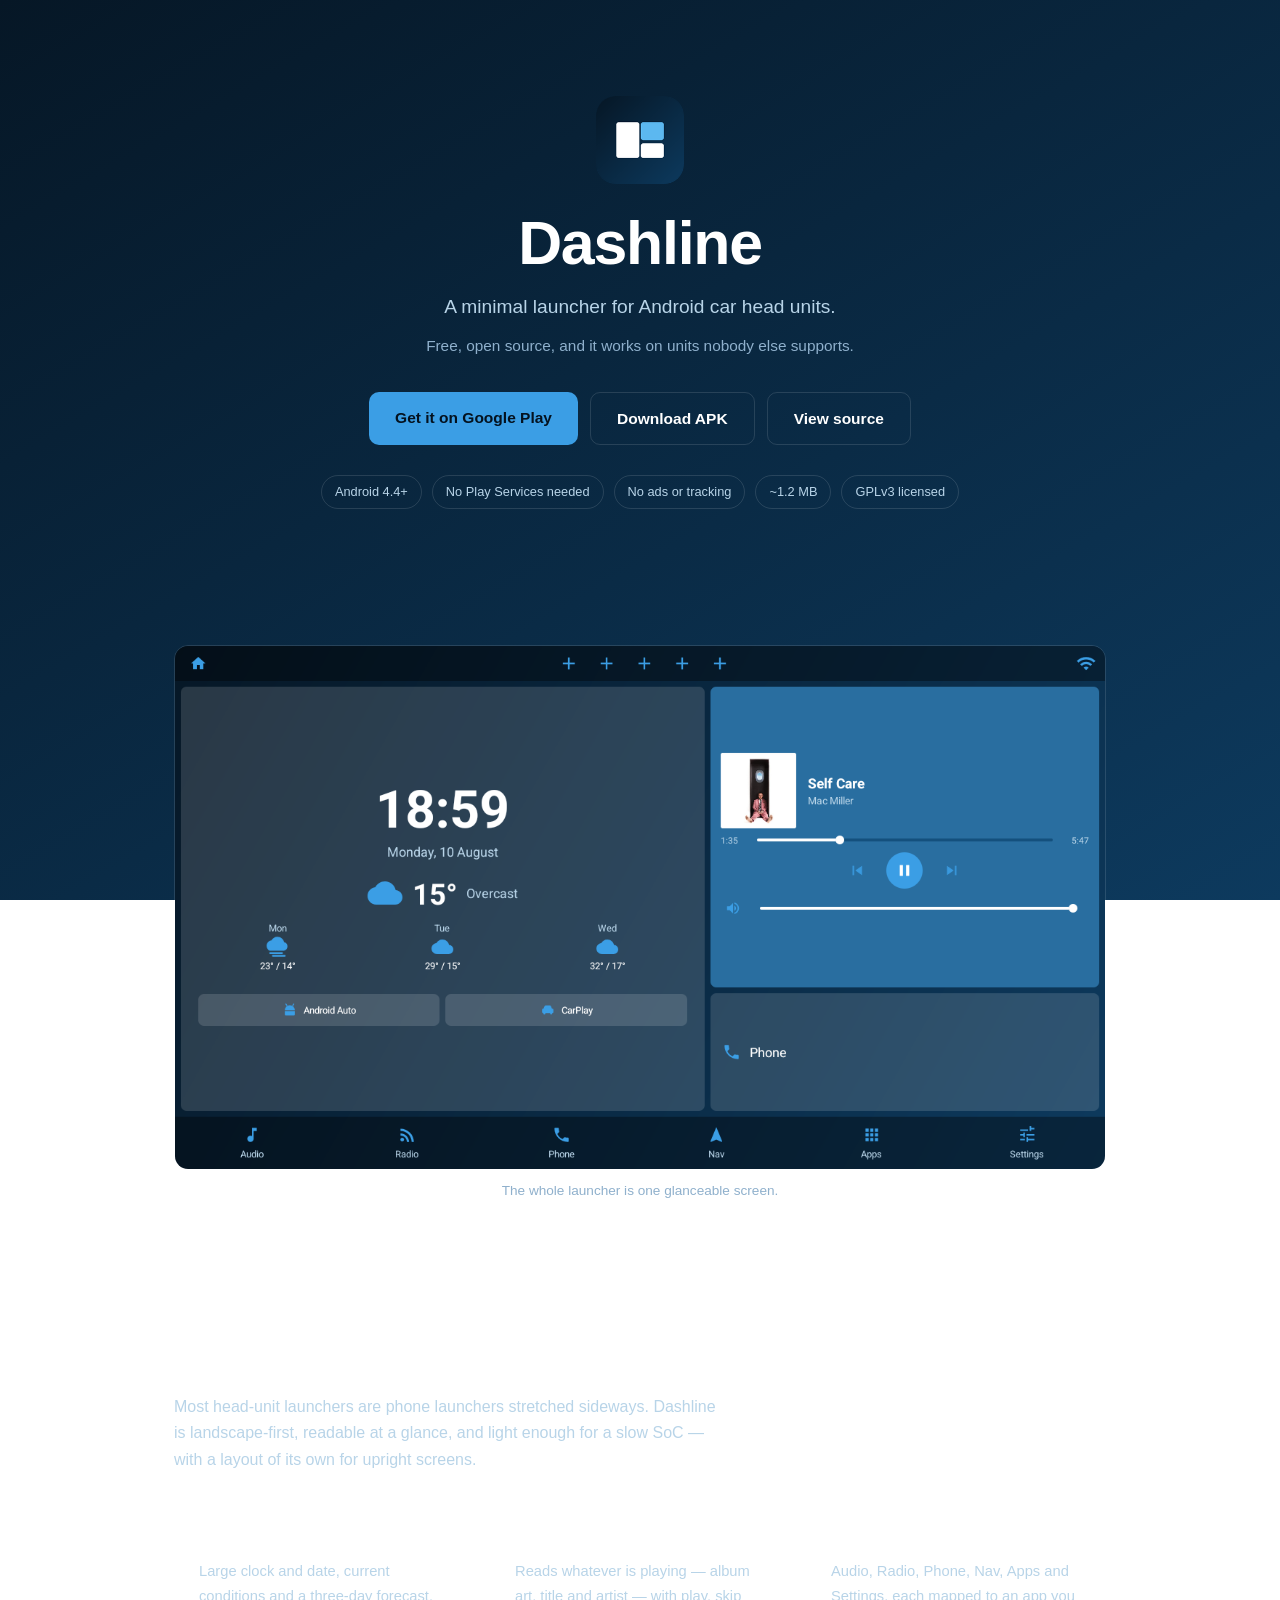
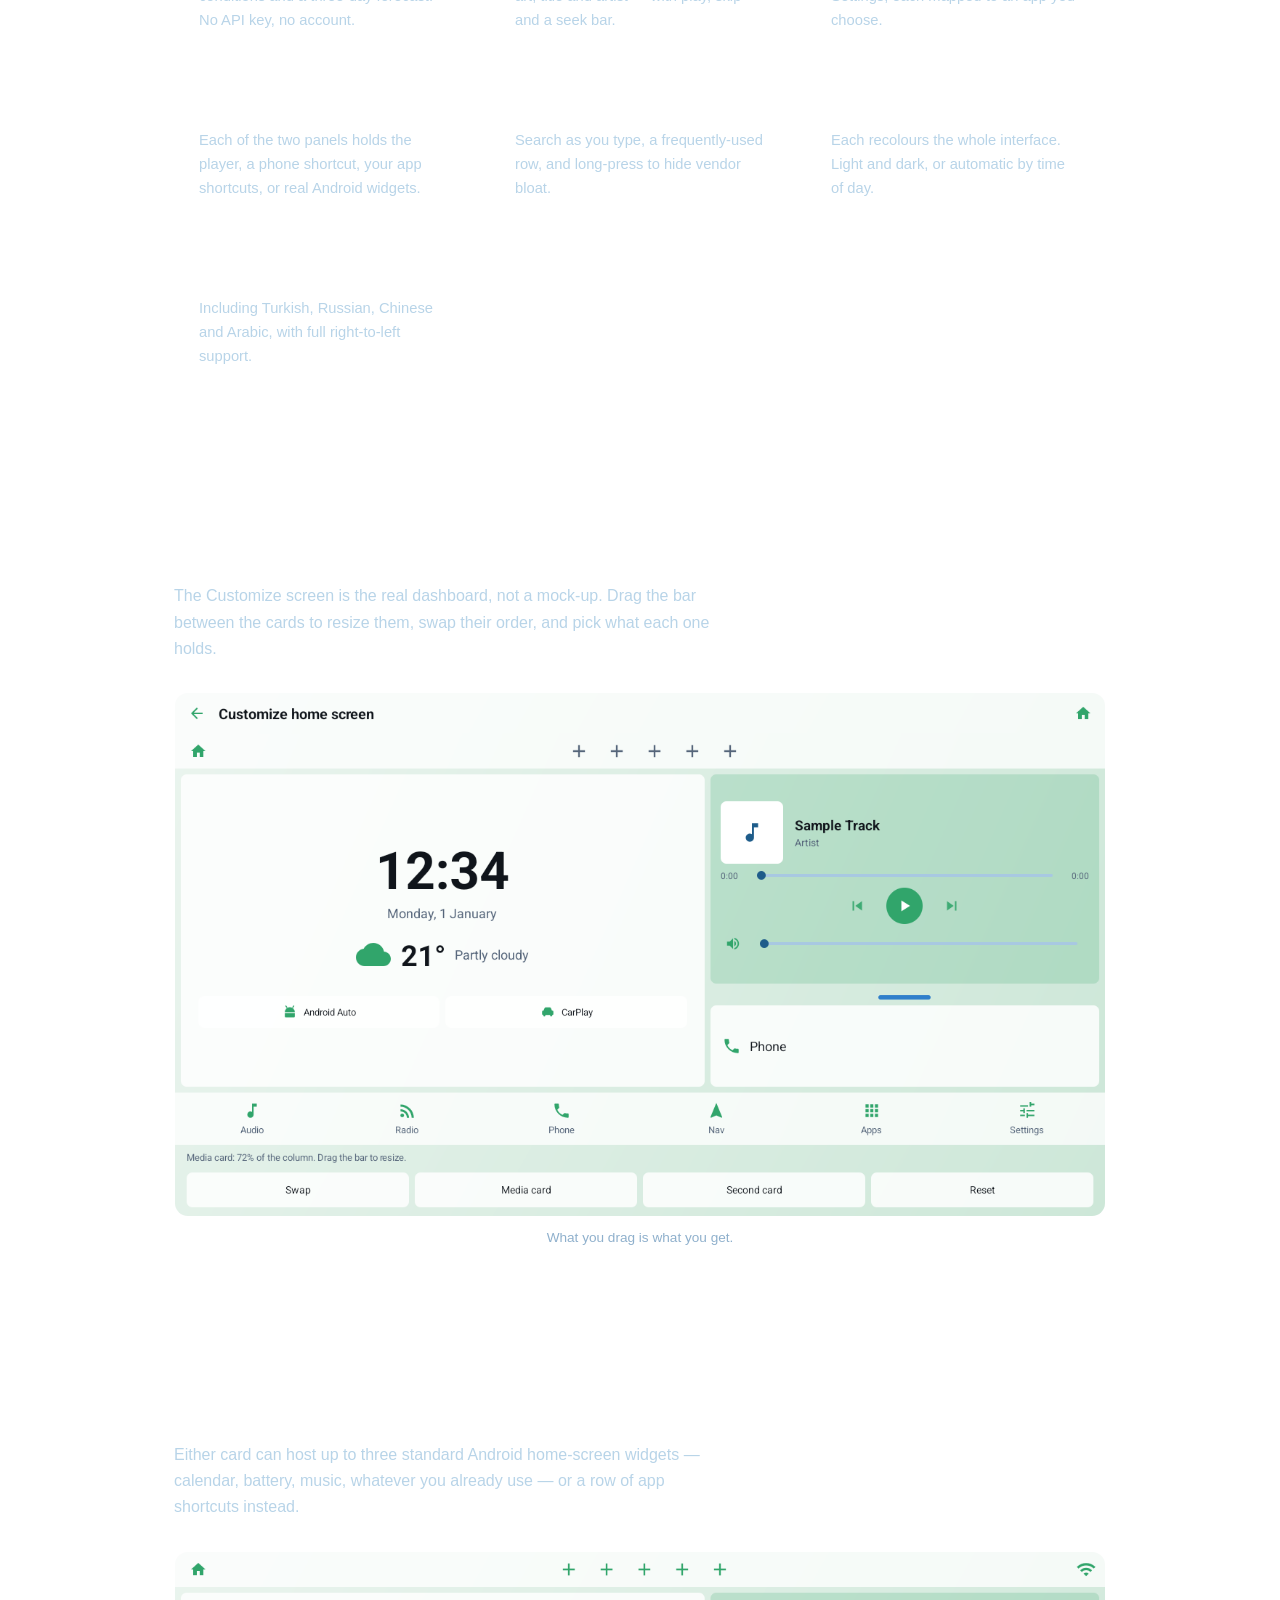
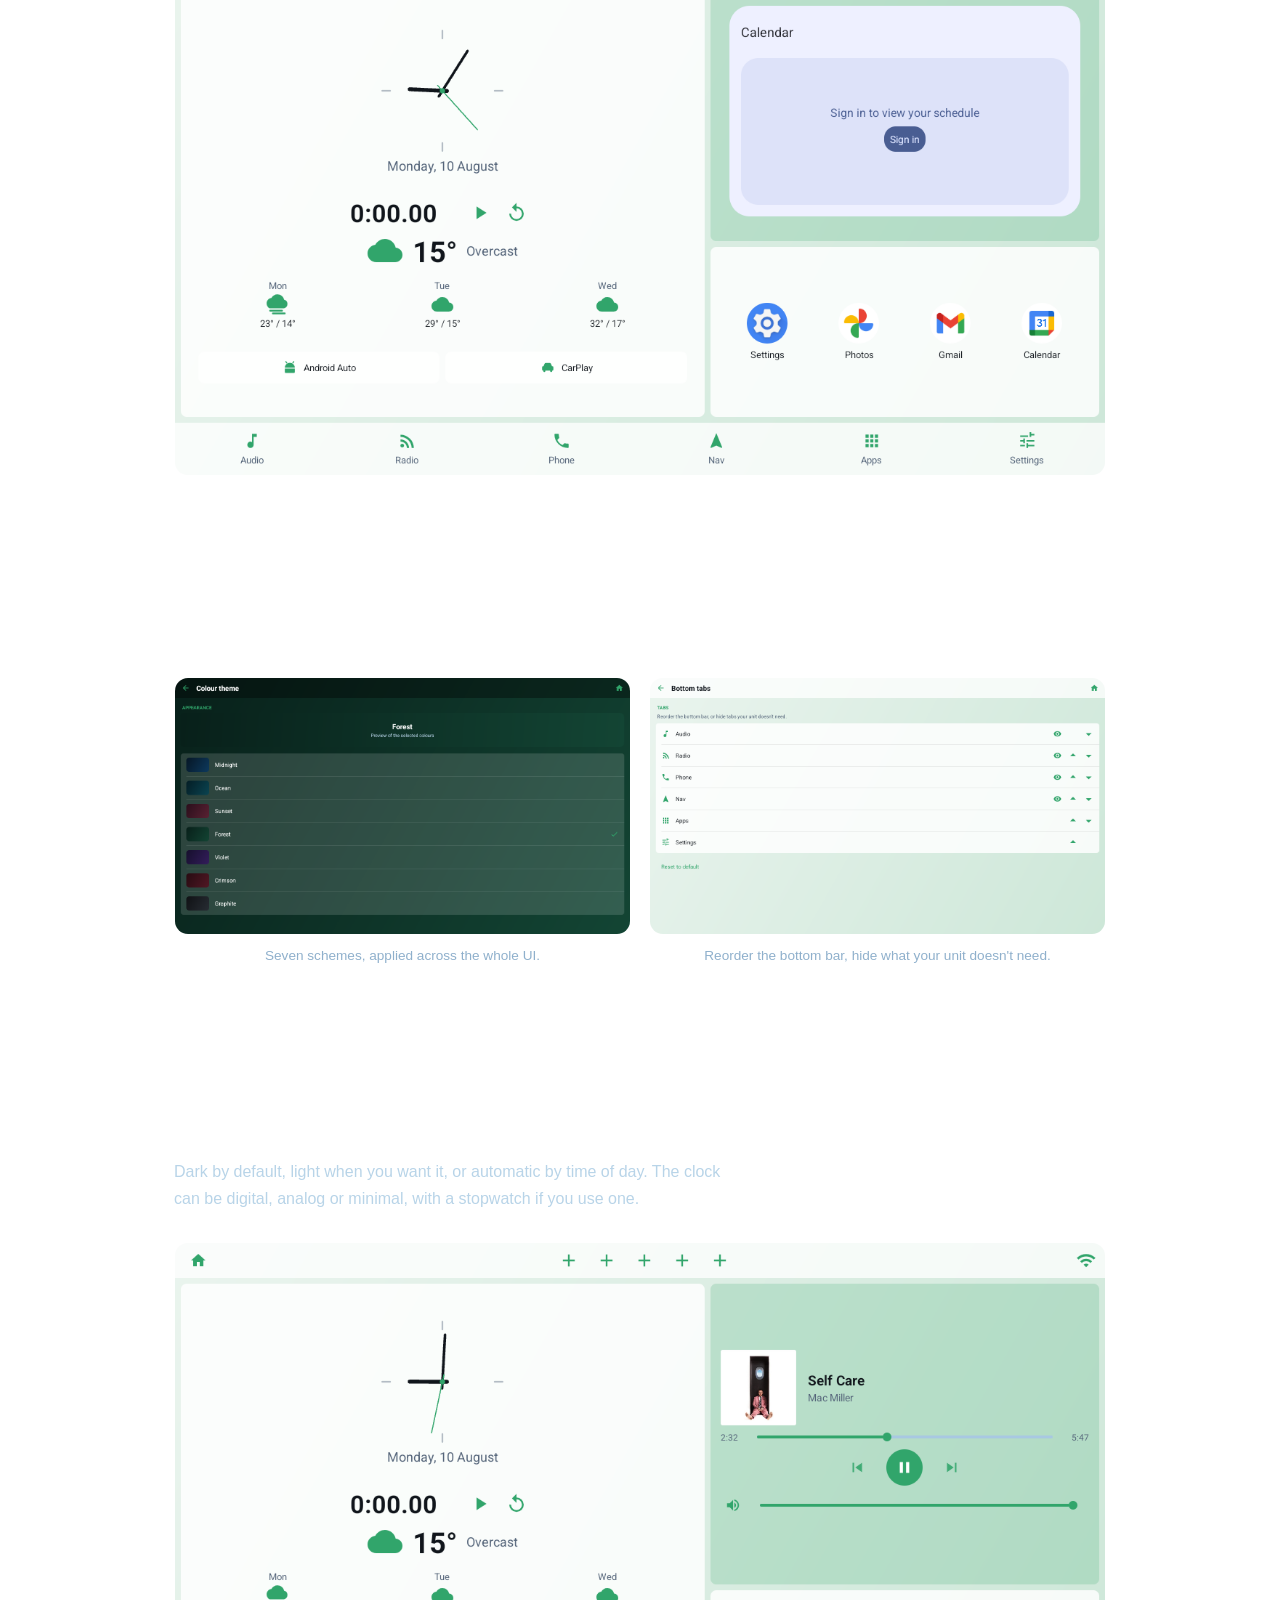
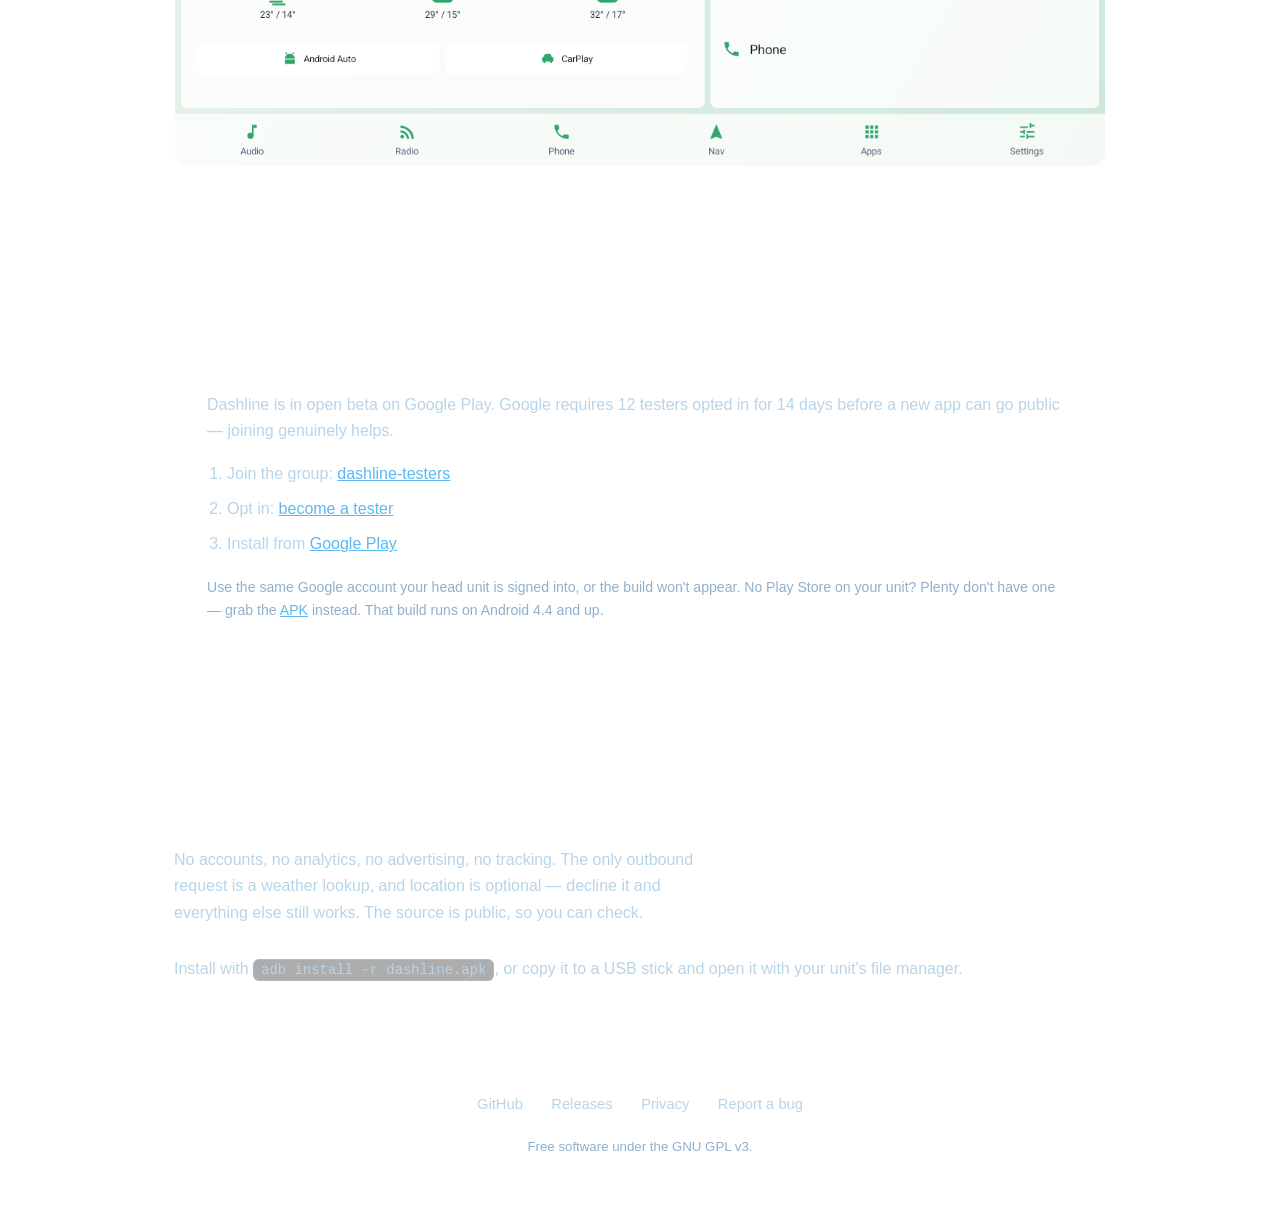
==== commit e0ac808a: "Relicense under the GNU GPL v3 Replaces the MIT licence with GPLv3 and updates the badge, the site, " ====
--- a/docs/index.html
+++ b/docs/index.html
@@ -35,7 +35,7 @@
       <span class="pill">No Play Services needed</span>
       <span class="pill">No ads or tracking</span>
       <span class="pill">~1.2 MB</span>
-      <span class="pill">MIT licensed</span>
+      <span class="pill">GPLv3 licensed</span>
     </div>
   </div>
 </header>
@@ -185,7 +185,7 @@
     <a href="https://github.com/metehankaygsz/dashline/releases/latest">Releases</a>
     <a href="privacy-policy">Privacy</a>
     <a href="https://github.com/metehankaygsz/dashline/issues">Report a bug</a>
-    <p class="copy">Open source under the MIT licence.</p>
+    <p class="copy">Free software under the GNU GPL v3.</p>
   </div>
 </footer>
 
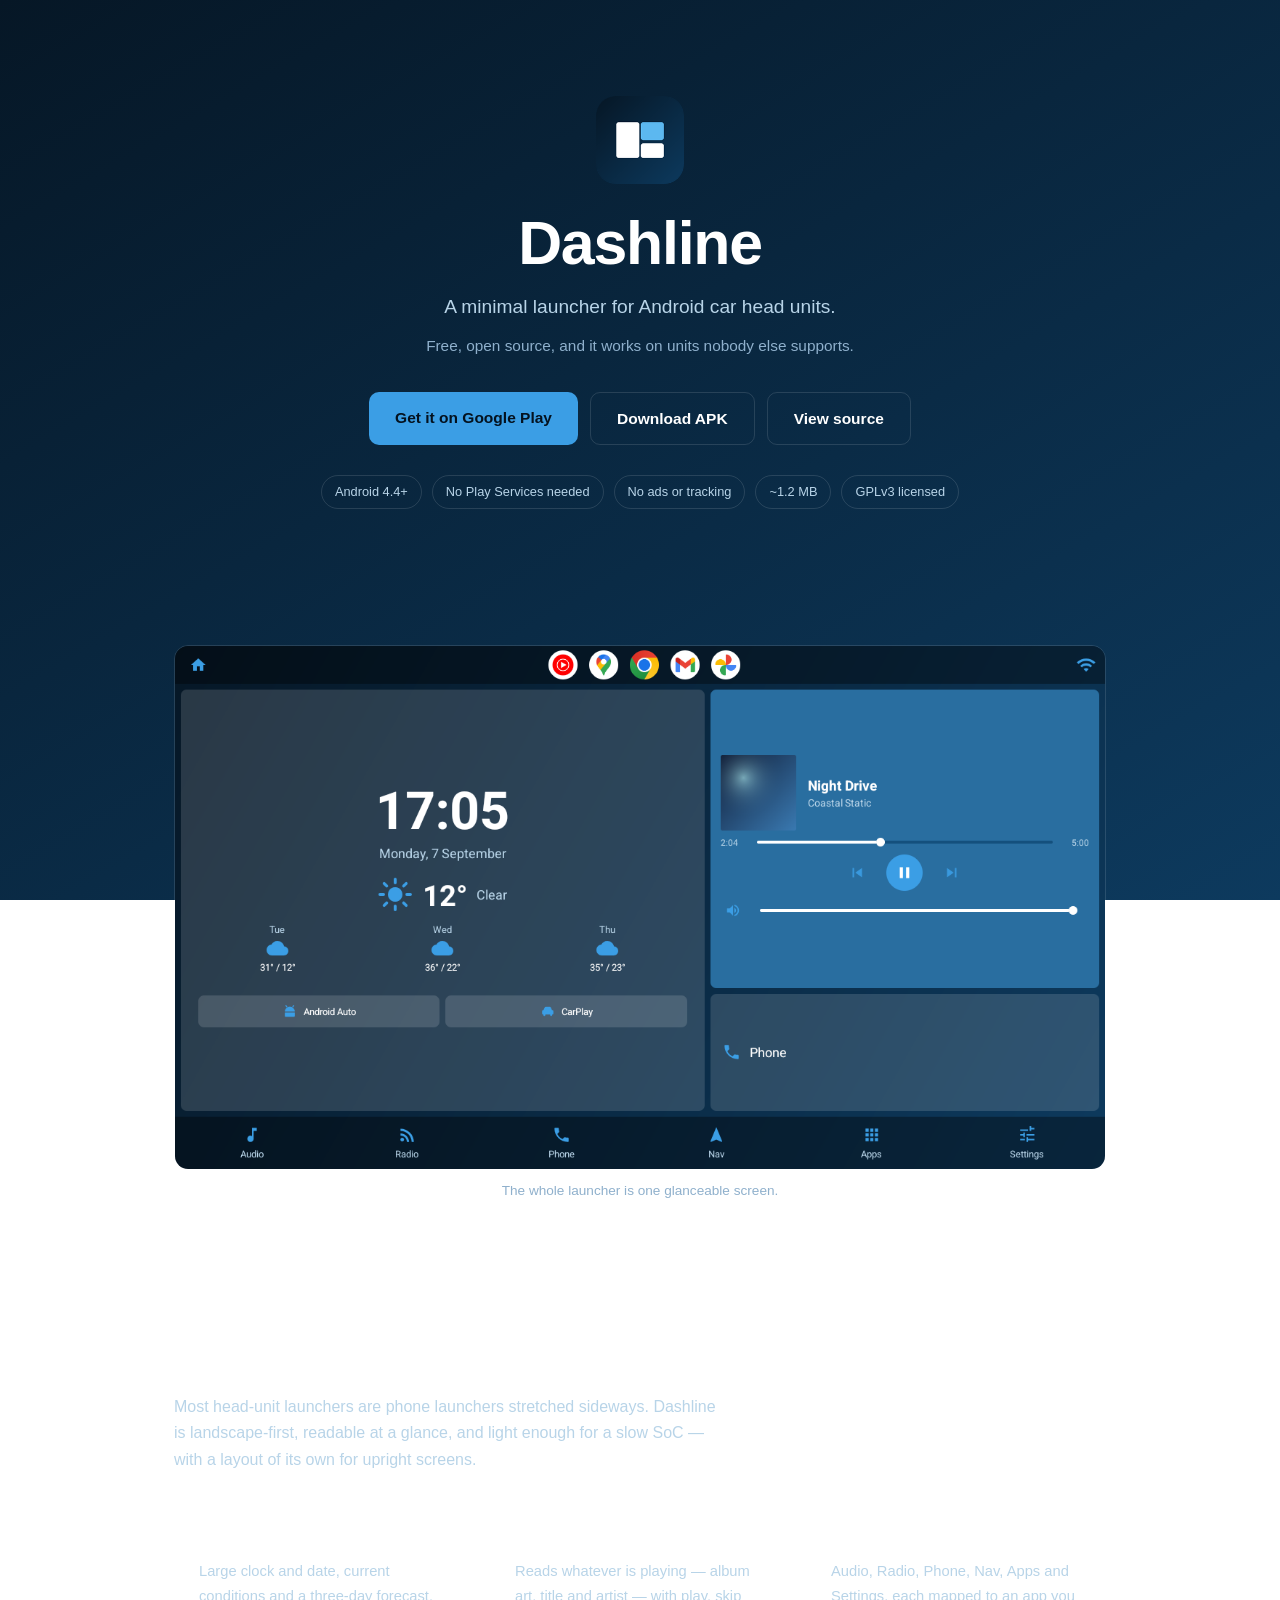
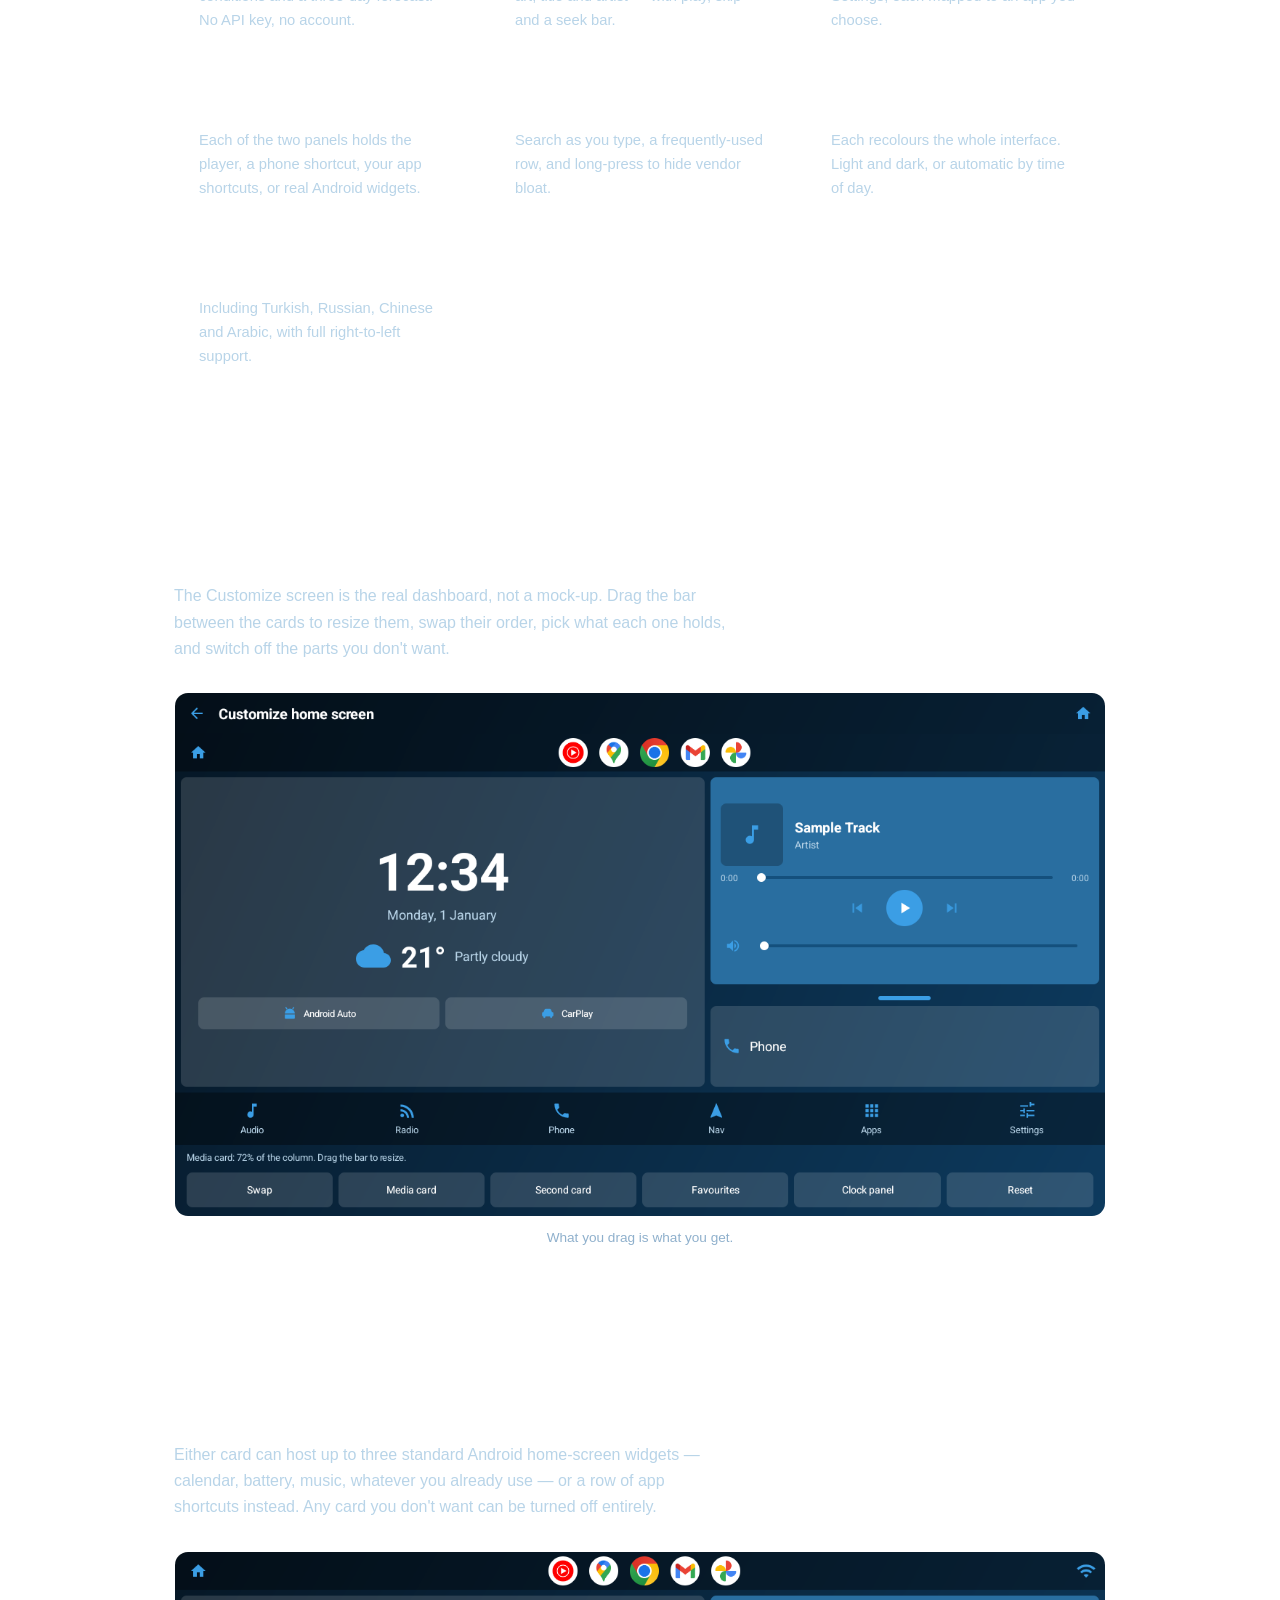
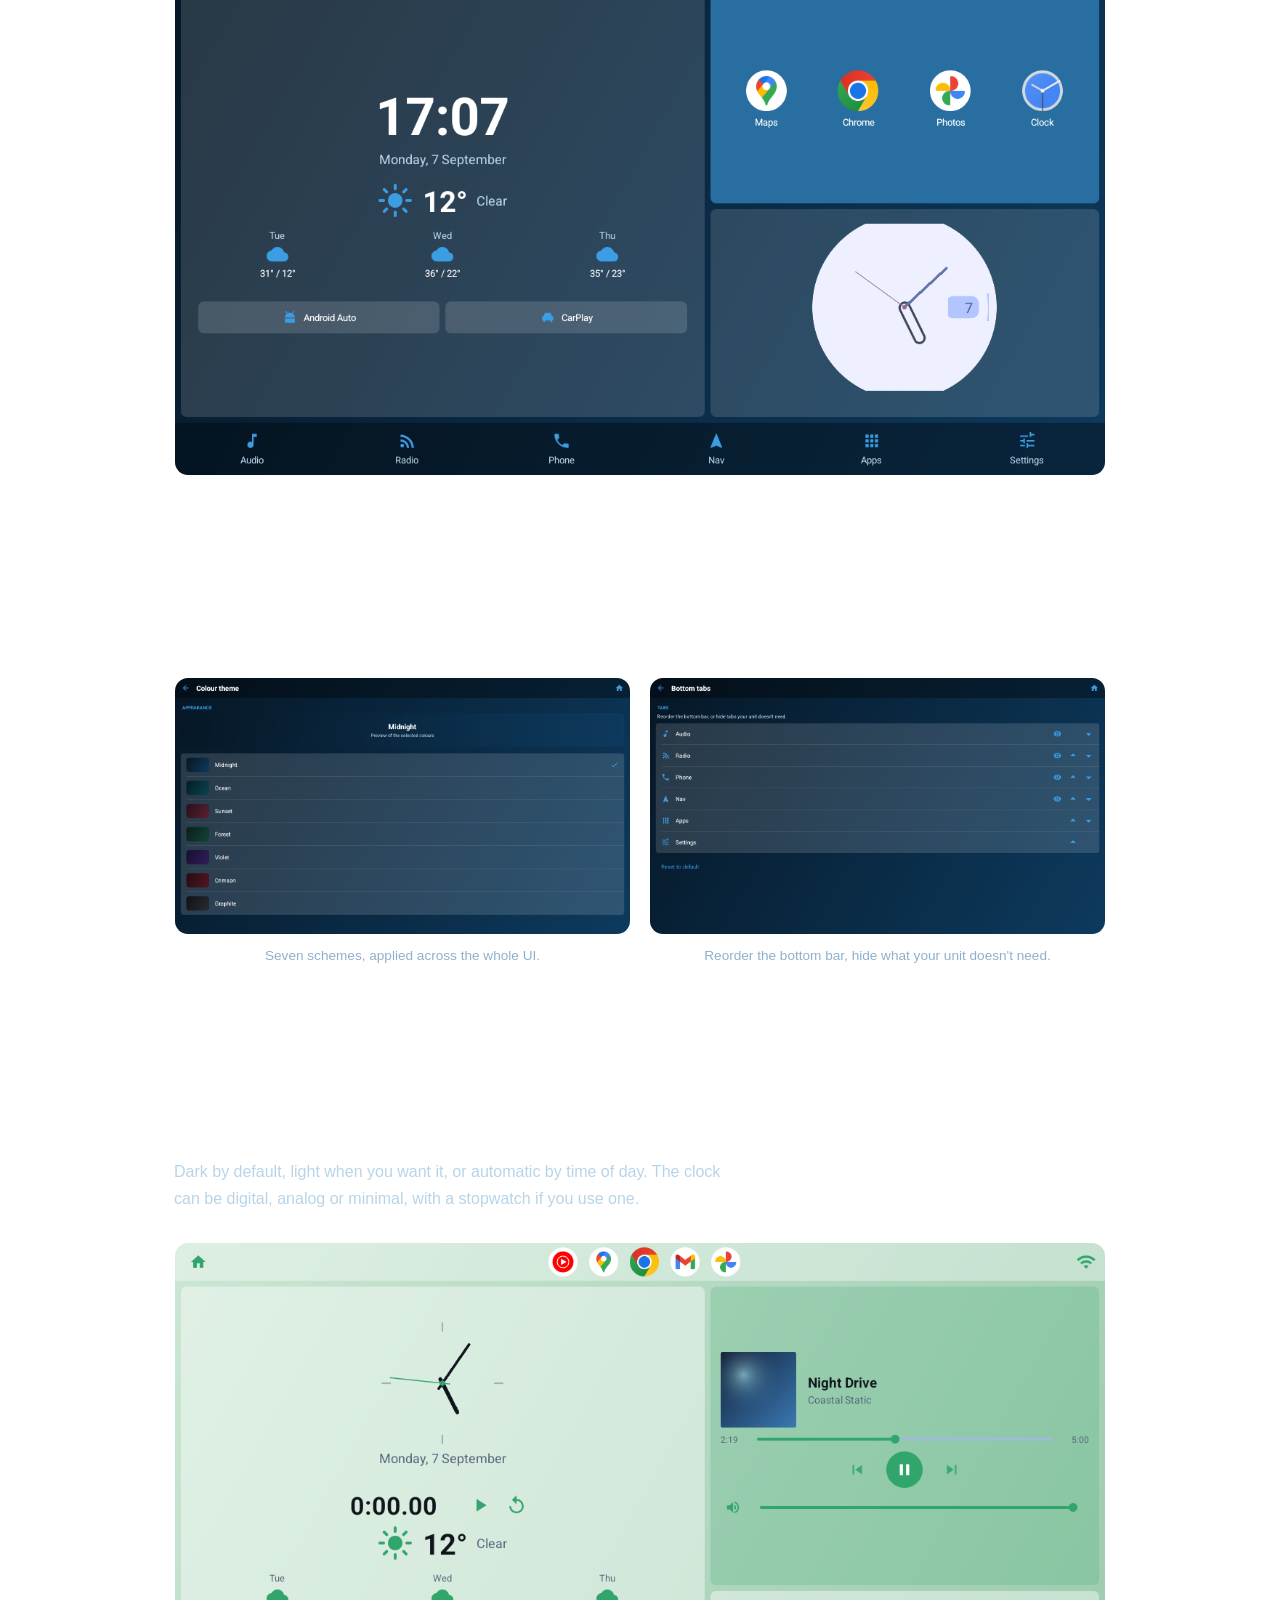
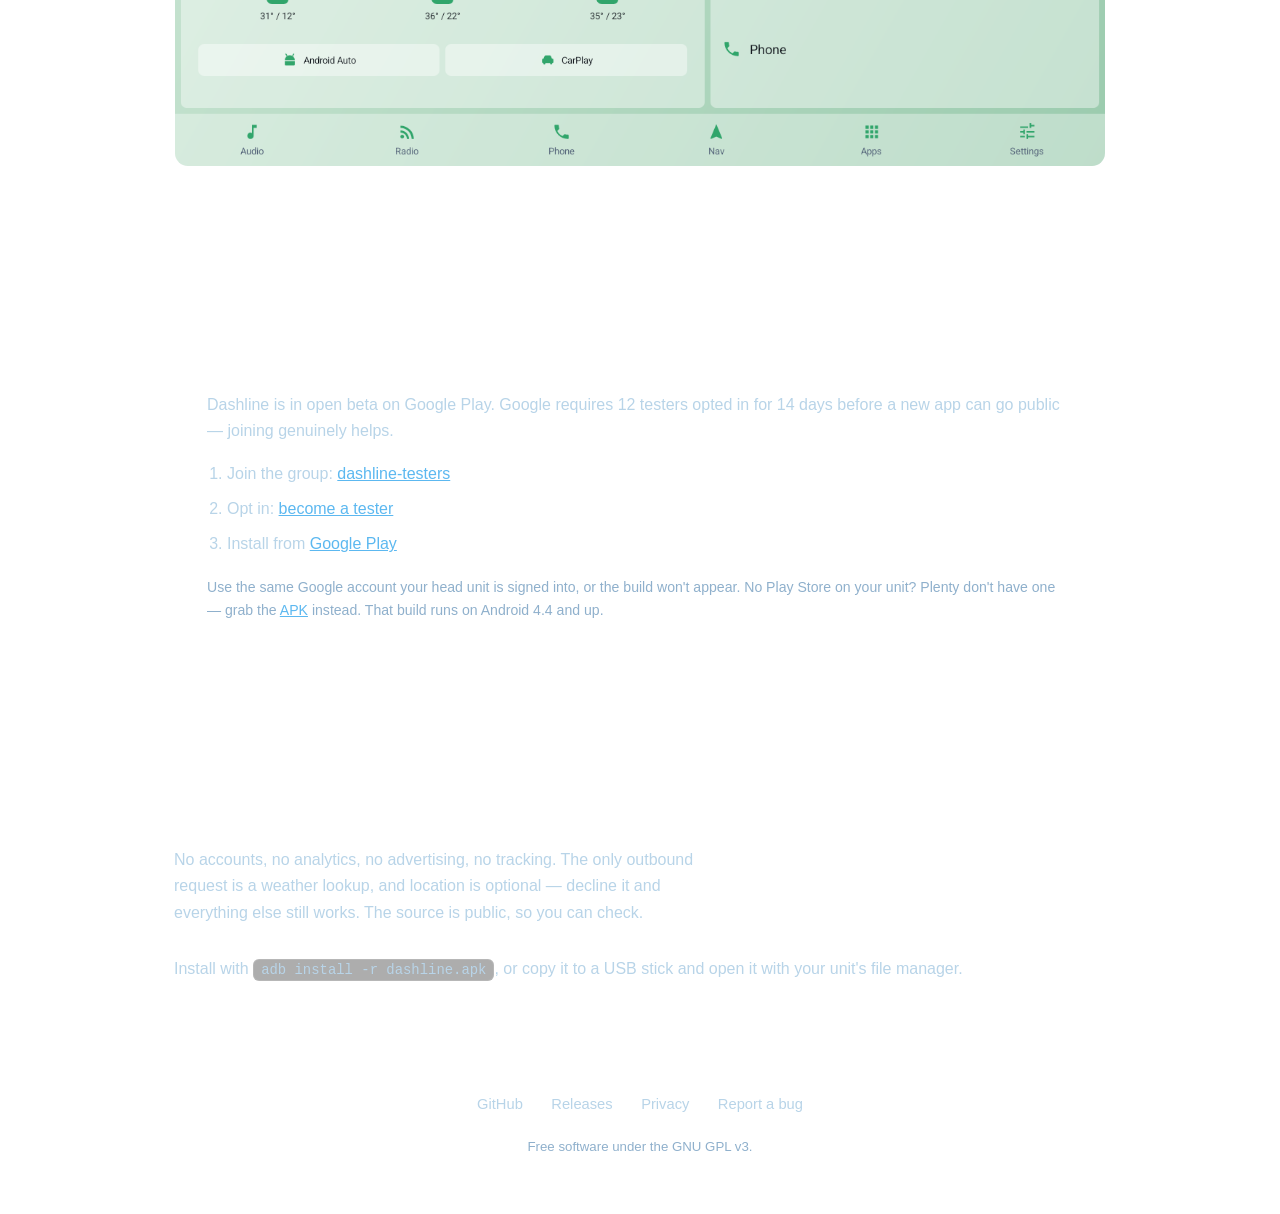
==== commit 3dc902be: "Refresh the screenshots for 0.3.2 All of them come from the same session on one unit, so the set is " ====
--- a/docs/index.html
+++ b/docs/index.html
@@ -94,10 +94,10 @@
     <h2>Make it yours</h2>
     <p class="lede">
       The Customize screen is the real dashboard, not a mock-up. Drag the bar
-      between the cards to resize them, swap their order, and pick what each one
-      holds.
+      between the cards to resize them, swap their order, pick what each one
+      holds, and switch off the parts you don't want.
     </p>
-    <img class="shot" src="screenshots/customize.png" alt="The Customize home screen editor, showing the live dashboard above buttons to swap the cards, set the media card, set the second card and reset">
+    <img class="shot" src="screenshots/customize.png" alt="The Customize home screen editor, showing the live dashboard above buttons to swap the cards, set the media card, set the second card, set the favourites row, set the clock panel and reset">
     <p class="cap">What you drag is what you get.</p>
   </div>
 </section>
@@ -108,9 +108,9 @@
     <p class="lede">
       Either card can host up to three standard Android home-screen widgets —
       calendar, battery, music, whatever you already use — or a row of app
-      shortcuts instead.
+      shortcuts instead. Any card you don't want can be turned off entirely.
     </p>
-    <img class="shot" src="screenshots/cards.png" alt="Dashline home screen with a calendar widget filling one card and four app shortcuts in the other">
+    <img class="shot" src="screenshots/cards.png" alt="Dashline home screen with an analog clock widget filling one card and four app shortcuts in the other">
   </div>
 </section>
 
